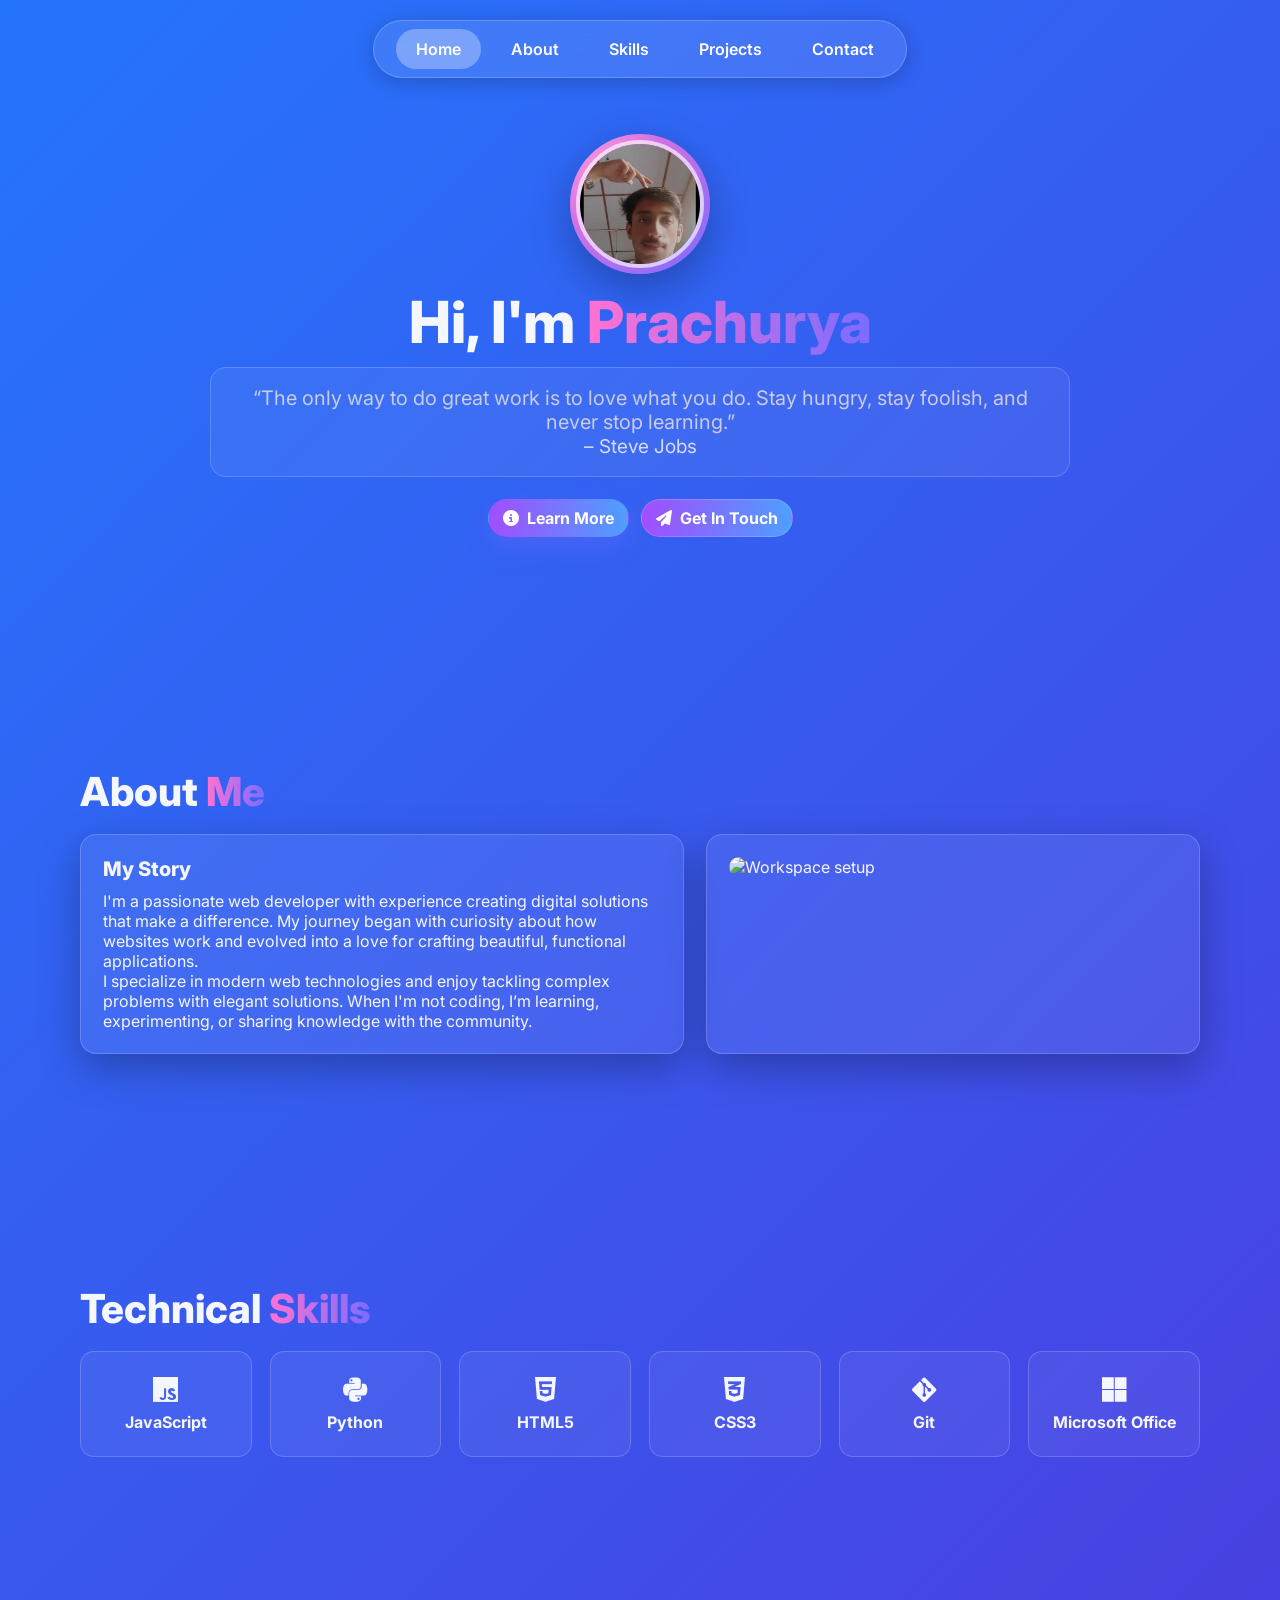
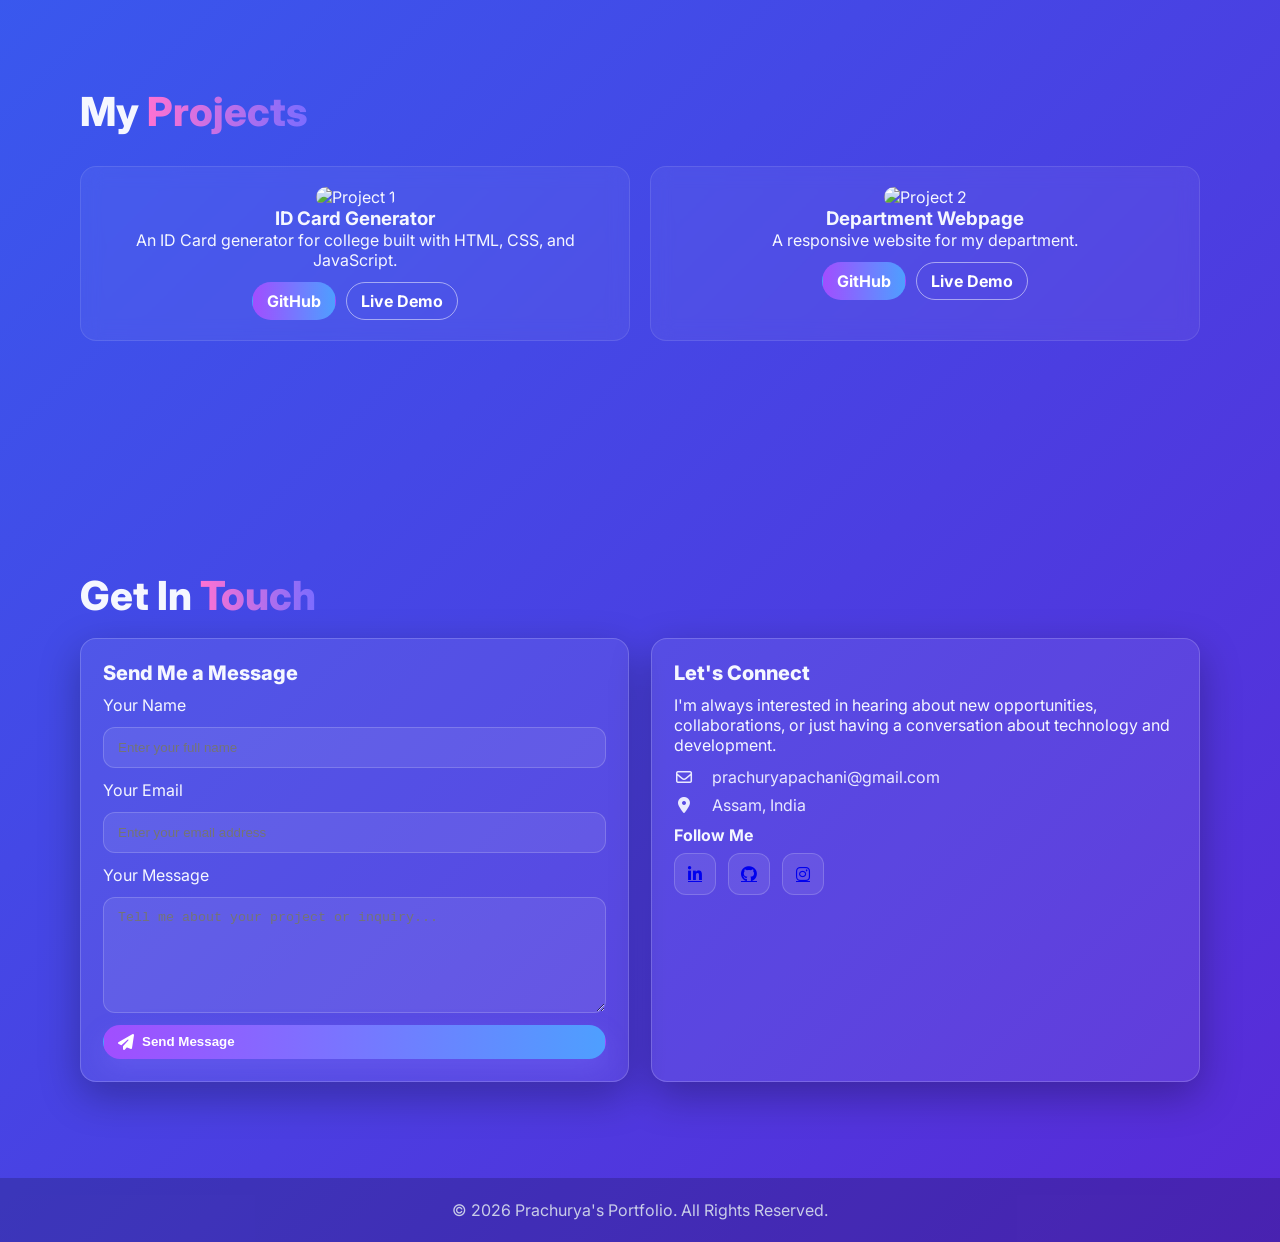
==== index.html @ 15953ef5 "updated file paths" ====
<!DOCTYPE html>
<html lang="en">

<head>
    <meta charset="UTF-8" />
    <meta name="viewport" content="width=device-width, initial-scale=1.0" />
    <title>Prachurya – Portfolio</title>

    <!-- Fonts & Icons -->
    <link rel="preconnect" href="https://fonts.googleapis.com">
    <link rel="preconnect" href="https://fonts.gstatic.com" crossorigin>
    <link href="https://fonts.googleapis.com/css2?family=Inter:wght@400;600;700;800&display=swap" rel="stylesheet">
    <link href="https://cdnjs.cloudflare.com/ajax/libs/font-awesome/6.5.0/css/all.min.css" rel="stylesheet" />

    <!-- Styles -->
    <link rel="stylesheet" href="style.css">
</head>

<body>
    <!-- Video Background -->
    <video autoplay muted loop class="video-background">
        <source src="./images/rain.mp4" type="video/mp4">
        Your browser does not support the video tag.
    </video>

    <!-- Floating Transparent Pill Navigation -->
    <nav class="pill-nav" id="navbar" aria-label="Primary">
        <span class="pill-highlight" id="pillHighlight" aria-hidden="true"></span>
        <a href="#home" class="pill-tab active">Home</a>
        <a href="#about" class="pill-tab">About</a>
        <a href="#skills" class="pill-tab">Skills</a>
        <a href="#projects" class="pill-tab">Projects</a>
        <a href="#contact" class="pill-tab">Contact</a>
    </nav>

    <!-- Hero -->
    <section id="home" class="section hero reveal">
        <div class="container hero-content">
            <div class="hero-avatar">
                <!-- Replace src with your profile photo -->
                <img src="./images/9.jpg" alt="Profile Picture">
            </div>

            <h1 class="hero-title">
                Hi, I'm <span class="gradient-text">Prachurya</span>
            </h1>

            <p class="hero-quote">
                “The only way to do great work is to love what you do. Stay hungry, stay foolish, and never stop
                learning.”
                <br><span class="quote-author">– Steve Jobs</span>
            </p>

            <div class="hero-actions">
                <a href="#about" class="btn btn-gradient"><i class="fa-solid fa-circle-info"></i> Learn More</a>
                <a href="#contact" class="btn btn-ghost"><i class="fa-solid fa-paper-plane"></i> Get In Touch</a>
            </div>
        </div>
    </section>

    <!-- About -->
    <section id="about" class="section reveal">
        <div class="container">
            <h2 class="section-title">About <span class="gradient-text">Me</span></h2>

            <div class="about-grid">
                <article class="card">
                    <h3 class="card-title">My Story</h3>
                    <p>
                        I'm a passionate web developer with experience creating digital solutions that make a
                        difference.
                        My journey began with curiosity about how websites work and evolved into a love for crafting
                        beautiful,
                        functional applications.
                    </p>
                    <p>
                        I specialize in modern web technologies and enjoy tackling complex problems with elegant
                        solutions.
                        When I'm not coding, I’m learning, experimenting, or sharing knowledge with the community.
                    </p>
                </article>

                <aside class="card image-card" aria-hidden="true">
                    <img src="https://images.unsplash.com/photo-1518770660439-4636190af475?q=80&w=1600&auto=format&fit=crop"
                        alt="Workspace setup">
                </aside>
            </div>
        </div>
    </section>

    <!-- Skills -->
    <section id="skills" class="section reveal">
        <div class="container">
            <h2 class="section-title">Technical <span class="gradient-text">Skills</span></h2>

            <div class="skills-grid">
                <div class="skill-card"><i class="fa-brands fa-js"></i>
                    <p>JavaScript</p>
                </div>
                <div class="skill-card"><i class="fa-brands fa-python"></i>
                    <p>Python</p>
                </div>
                <div class="skill-card"><i class="fa-brands fa-html5"></i>
                    <p>HTML5</p>
                </div>
                <div class="skill-card"><i class="fa-brands fa-css3-alt"></i>
                    <p>CSS3</p>
                </div>
                <div class="skill-card"><i class="fa-brands fa-git-alt"></i>
                    <p>Git</p>
                </div>
                <div class="skill-card"><i class="fa-brands  fa-microsoft"></i>
                    <p>Microsoft Office</p>
                </div>
            </div>
        </div>
    </section>

    <!-- project -->
    <section id="projects" class="section reveal">
        <div class="container">
            <h2 class="section-title">My <span class="gradient-text">Projects</span></h2>
            <div class="projects-grid">
                <div class="project-card">
                    <img src="images/project1.png" alt="Project 1">
                    <h3>ID Card Generator</h3>
                    <p>An ID Card generator for college built with HTML, CSS, and JavaScript.</p>
                    <div class="project-links">
                        <a href="https://github.com/username/project1" target="_blank" class="btn">GitHub</a>
                        <a href="https://project1-demo.com" target="_blank" class="btn-outline">Live Demo</a>
                    </div>
                </div>

                <div class="project-card">
                    <img src="images/project2.png" alt="Project 2">
                    <h3>Department Webpage</h3>
                    <p>A responsive website for my department.</p>
                    <div class="project-links">
                        <a href="https://github.com/username/project2" target="_blank" class="btn">GitHub</a>
                        <a href="https://project2-demo.com" target="_blank" class="btn-outline">Live Demo</a>
                    </div>
                </div>
            </div>
        </div>
    </section>

    <!-- Contact -->
    <section id="contact" class="section reveal">
        <div class="container">
            <h2 class="section-title">Get In <span class="gradient-text">Touch</span></h2>

            <div class="contact-grid">
                <div class="card contact-form">
                    <h3 class="card-title">Send Me a Message</h3>
                    <form>
                        <label for="name">Your Name</label>
                        <input id="name" type="text" placeholder="Enter your full name" required>

                        <label for="email">Your Email</label>
                        <input id="email" type="email" placeholder="Enter your email address" required>

                        <label for="msg">Your Message</label>
                        <textarea id="msg" rows="6" placeholder="Tell me about your project or inquiry..."
                            maxlength="500"></textarea>

                        <input type="hidden" name="_captcha" value="false">
                        <input type="hidden" name="_template" value="table">

                        <button type="submit" class="btn btn-gradient"><i class="fa-solid fa-paper-plane"></i> Send
                            Message</button>
                    </form>
                </div>

                <div class="card contact-info">
                    <h3 class="card-title">Let's Connect</h3>
                    <p>
                        I'm always interested in hearing about new opportunities, collaborations, or just having
                        a conversation about technology and development.
                    </p>

                    <ul class="info-list">
                        <li><i class="fa-regular fa-envelope"></i> prachuryapachani@gmail.com</li>
                        <li><i class="fa-solid fa-location-dot"></i> Assam, India</li>
                    </ul>

                    <h4 class="sub-heading">Follow Me</h4>
                    <div class="socials">
                        <a href="https://www.linkedin.com/in/prachurya-pachani-450114367?utm_source=share&utm_campaign=share_via&utm_content=profile&utm_medium=android_app"
                            aria-label="LinkedIn"><i class="fa-brands fa-linkedin-in"></i></a>
                        <a href="https://github.com/Rumon-20" aria-label="GitHub"><i
                                class="fa-brands fa-github"></i></a>
                        <a href="https://www.instagram.com/rumonzzz/?igsh=MWg5andmZ2VibjV3ag%3D%3D#"
                            aria-label="Instagram"><i class="fa-brands fa-instagram"></i></a>
                    </div>
                </div>
            </div>
        </div>
    </section>

    <!-- Footer -->
    <footer class="footer">
        <div class="container narrow">
            <p>&copy; <span id="year"></span> Prachurya's Portfolio. All Rights Reserved.</p>
        </div>
    </footer>

    <!-- Scripts -->
    <script src="script.js"></script>
</body>

</html>
---- style.css ----
/* ===== Base / Reset ===== */
:root {
    --bg1: #2a0845;
    --bg2: #6441A5;
    --bg3: #6a11cb;
    --bg4: #2575fc;

    --ink: #f5f7ff;
    --muted: #c8cce7;
    --accent1: #ff72d2;
    --accent2: #7b6cff;

    --glass: rgba(255, 255, 255, .10);
    --glass-strong: rgba(255, 255, 255, .22);
    --border: rgba(255, 255, 255, .18);
    --shadow: 0 14px 40px rgba(0, 0, 0, .28);

    --radius: 16px;
    --radius-lg: 22px;
    --nav-h: 70px;
    --container: min(1120px, calc(100% - 2.5rem));
}

* {
    margin: 0;
    padding: 0;
    box-sizing: border-box
}

html {
    scroll-behavior: smooth
}

body {
    font-family: "Inter", system-ui, -apple-system, Segoe UI, Roboto, Arial, sans-serif;
    color: var(--ink);
    background: linear-gradient(-45deg, var(--bg1), var(--bg2), var(--bg3), var(--bg4));
    background-size: 400% 400%;
    animation: bgshift 18s ease infinite;
}

/* Prefer reduced motion */
@media (prefers-reduced-motion: reduce) {
    html {
        scroll-behavior: auto
    }

    body {
        animation: none
    }
}

@keyframes bgshift {
    0% {
        background-position: 0% 50%
    }

    50% {
        background-position: 100% 50%
    }

    100% {
        background-position: 0% 50%
    }
}

.container {
    width: var(--container);
    margin-inline: auto
}

.container.narrow {
    width: min(900px, calc(100% - 2.5rem))
}

.section {
    padding: calc(var(--nav-h) + 64px) 0 96px;
}

section {
    scroll-margin-top: calc(var(--nav-h) + 18px)
}

.reveal {
    opacity: 0;
    transform: translateY(28px);
    transition: opacity .7s ease, transform .7s ease
}

.reveal.in {
    opacity: 1;
    transform: none
}

/* ===== Floating Pill Nav ===== */
.pill-nav {
    position: fixed;
    top: 20px;
    left: 50%;
    transform: translateX(-50%);
    z-index: 1000;
    background: rgba(255, 255, 255, 0.1);
    backdrop-filter: blur(10px);
    border: 1px solid rgba(255, 255, 255, 0.2);
    border-radius: 50px;
    padding: 8px 12px;
    display: flex;
    gap: 10px;
    box-shadow: 0 4px 20px rgba(0, 0, 0, 0.2);
    overflow-x: auto;
    white-space: nowrap;
}

.pill-tab {
    padding: 10px 20px;
    border-radius: 50px;
    font-weight: 600;
    font-size: 16px;
    color: white;
    text-decoration: none;
    transition: all 0.3s ease;
}

.pill-tab:hover {
    background: rgba(255, 255, 255, 0.2);
}

.pill-tab.active {
    background: rgba(255, 255, 255, 0.3);
}

/* ===== Hero ===== */
.hero-content {
    text-align: center;
}

.hero-avatar {
    width: 140px;
    height: 140px;
    margin: 0 auto 18px auto;
    border-radius: 50%;
    padding: 6px;
    background: radial-gradient(120px 120px at 30% 30%, rgba(255, 255, 255, .35), transparent 50%),
        linear-gradient(135deg, var(--accent1), var(--accent2));
    box-shadow: var(--shadow);
}

.hero-avatar img {
    width: 100%;
    height: 100%;
    border-radius: 50%;
    object-fit: cover;
    border: 4px solid rgba(255, 255, 255, .65);
}

.hero-title {
    font-size: clamp(30px, 6vw, 58px);
    line-height: 1.05;
    font-weight: 800;
    margin-bottom: 14px;
}

.gradient-text {
    background: linear-gradient(90deg, var(--accent1), var(--accent2));
    -webkit-background-clip: text;
    background-clip: text;
    -webkit-text-fill-color: transparent;
}


.hero-quote {
    width: min(860px, 90%);
    margin: 0 auto;
    color: var(--muted);
    font-size: clamp(16px, 2.2vw, 20px);
    padding: 18px 22px;
    border-radius: var(--radius);
    background: rgba(255, 255, 255, .06);
    border: 1px solid var(--border);
}

.quote-author {
    color: #e9e9ff;
    opacity: .9;
    font-size: .95em
}

.hero-actions {
    margin-top: 22px;
    display: flex;
    gap: 12px;
    justify-content: center;
    flex-wrap: wrap
}

/* Buttons */
.btn {
    display: inline-flex;
    align-items: center;
    gap: 8px;
    font-weight: 800;
    text-decoration: none;
    border-radius: 999px;
    padding: 12px 20px;
    border: 1px solid transparent;
    transition: transform .15s ease, box-shadow .25s ease, background .25s ease, border-color .25s ease;
}

.btn i {
    font-size: 1rem
}

.btn-gradient {
    background: linear-gradient(90deg, var(--accent1), var(--accent2));
    color: #1b1230;
    box-shadow: 0 10px 24px rgba(123, 108, 255, .30);
}

.btn-gradient:hover {
    transform: translateY(-2px);
    box-shadow: 0 14px 30px rgba(123, 108, 255, .38)
}

.btn-ghost {
    background: transparent;
    color: var(--ink);
    border-color: var(--border);
}

.btn-ghost:hover {
    background: rgba(255, 255, 255, .12)
}

/* ===== About ===== */
.section-title {
    font-size: clamp(28px, 5vw, 40px);
    font-weight: 800;
    text-align: left;
    margin-bottom: 18px;
}

.about-grid {
    display: grid;
    gap: 22px;
    grid-template-columns: 1.1fr .9fr;
}

@media (max-width: 980px) {
    .about-grid {
        grid-template-columns: 1fr
    }
}

.card {
    background: rgba(255, 255, 255, .07);
    border: 1px solid var(--border);
    border-radius: var(--radius);
    box-shadow: var(--shadow);
    padding: 22px;
}

.card-title {
    font-size: 20px;
    font-weight: 800;
    margin-bottom: 10px;
}

.image-card img {
    width: 100%;
    height: 100%;
    max-height: 360px;
    object-fit: cover;
    border-radius: 12px;
}

/* ===== Skills ===== */
.skills-grid {
    display: grid;
    gap: 18px;
    margin-top: 12px;
    grid-template-columns: repeat(12, 1fr);
}

.skill-card {
    grid-column: span 2;
    min-width: 150px;
    background: rgba(255, 255, 255, .06);
    border: 1px solid var(--border);
    border-radius: 14px;
    text-align: center;
    padding: 24px 12px;
    transition: transform .2s ease, box-shadow .25s ease, background .25s ease;
}

.skill-card:hover {
    transform: translateY(-4px);
    background: rgba(255, 255, 255, .1)
}

.skill-card i {
    font-size: 28px;
    margin-bottom: 8px;
    display: block
}

.skill-card p {
    font-weight: 700
}

@media (max-width: 1100px) {
    .skill-card {
        grid-column: span 3
    }
}

@media (max-width: 800px) {
    .skill-card {
        grid-column: span 4
    }
}

@media (max-width: 600px) {
    .skill-card {
        grid-column: span 6
    }
}

/* ===== project ===== */
.projects-grid {
  display: grid;
  grid-template-columns: repeat(auto-fit, minmax(280px, 1fr));
  gap: 20px;
  margin-top: 30px;
}

.project-card {
  background: rgba(255,255,255,0.05);
  backdrop-filter: blur(10px);
  border: 1px solid rgba(255,255,255,0.1);
  border-radius: 16px;
  overflow: hidden;
  padding: 20px;
  text-align: center;
  transition: transform 0.3s ease, box-shadow 0.3s ease;
}

.project-card:hover {
  transform: translateY(-8px);
  box-shadow: 0 8px 20px rgba(0,0,0,0.2);
}

.project-card img {
  width: 100%;
  height: 160px;
  object-fit: cover;
  border-radius: 10px;
}

.project-links {
  margin-top: 12px;
  display: flex;
  gap: 10px;
  justify-content: center;
}

.btn {
  background: linear-gradient(90deg, #a14eff, #4e9fff);
  padding: 8px 14px;
  border-radius: 999px;
  color: white;
  text-decoration: none;
  font-weight: bold;
  transition: opacity 0.3s ease;
}

.btn:hover {
  opacity: 0.85;
}

.btn-outline {
  border: 1px solid rgba(255,255,255,0.5);
  padding: 8px 14px;
  border-radius: 999px;
  color: white;
  text-decoration: none;
  font-weight: bold;
  transition: background 0.3s ease;
}

.btn-outline:hover {
  background: rgba(255,255,255,0.15);
}

/* ===== Contact ===== */
.contact-grid {
    display: grid;
    gap: 22px;
    grid-template-columns: 1fr 1fr;
}

@media (max-width: 980px) {
    .contact-grid {
        grid-template-columns: 1fr
    }
}

.contact-form form {
    display: flex;
    flex-direction: column;
    gap: 12px;
}

.contact-form input,
.contact-form textarea {
    width: 100%;
    padding: 12px 14px;
    border-radius: 12px;
    border: 1px solid var(--border);
    background: rgba(255, 255, 255, .08);
    color: var(--ink);
    outline: none;
    transition: box-shadow .2s ease, border-color .2s ease;
}

.contact-form input:focus,
.contact-form textarea:focus {
    border-color: rgba(255, 255, 255, .45);
    box-shadow: 0 0 0 4px rgba(123, 108, 255, .22);
}

.info-list {
    list-style: none;
    display: grid;
    gap: 8px;
    margin: 12px 0 10px;
    color: #e9e9ff
}

.info-list i {
    width: 20px;
    text-align: center;
    margin-right: 8px
}

.info-list li {
    display: flex;
    align-items: center;
    gap: 10px
}

.sub-heading {
    margin-top: 6px;
    margin-bottom: 8px
}

.socials {
    display: flex;
    gap: 12px;
    flex-wrap: wrap
}

.socials a {
    width: 42px;
    height: 42px;
    display: grid;
    place-content: center;
    border-radius: 12px;
    border: 1px solid var(--border);
    background: rgba(255, 255, 255, .08);
    transition: transform .15s ease, background .25s ease, box-shadow .25s ease;
}

.socials a:hover {
    background: rgba(255, 255, 255, .18);
    transform: translateY(-2px)
}

/* ===== Footer ===== */
.footer {
    padding: 22px 0;
    background: rgba(0, 0, 0, .18)
}

.footer p {
    text-align: center;
    color: var(--muted)
}

/* Full-screen video background */
.video-background {
    position: fixed;
    top: 0;
    left: 0;
    width: 100%;
    height: 100%;
    object-fit: cover;
    z-index: -1;
}
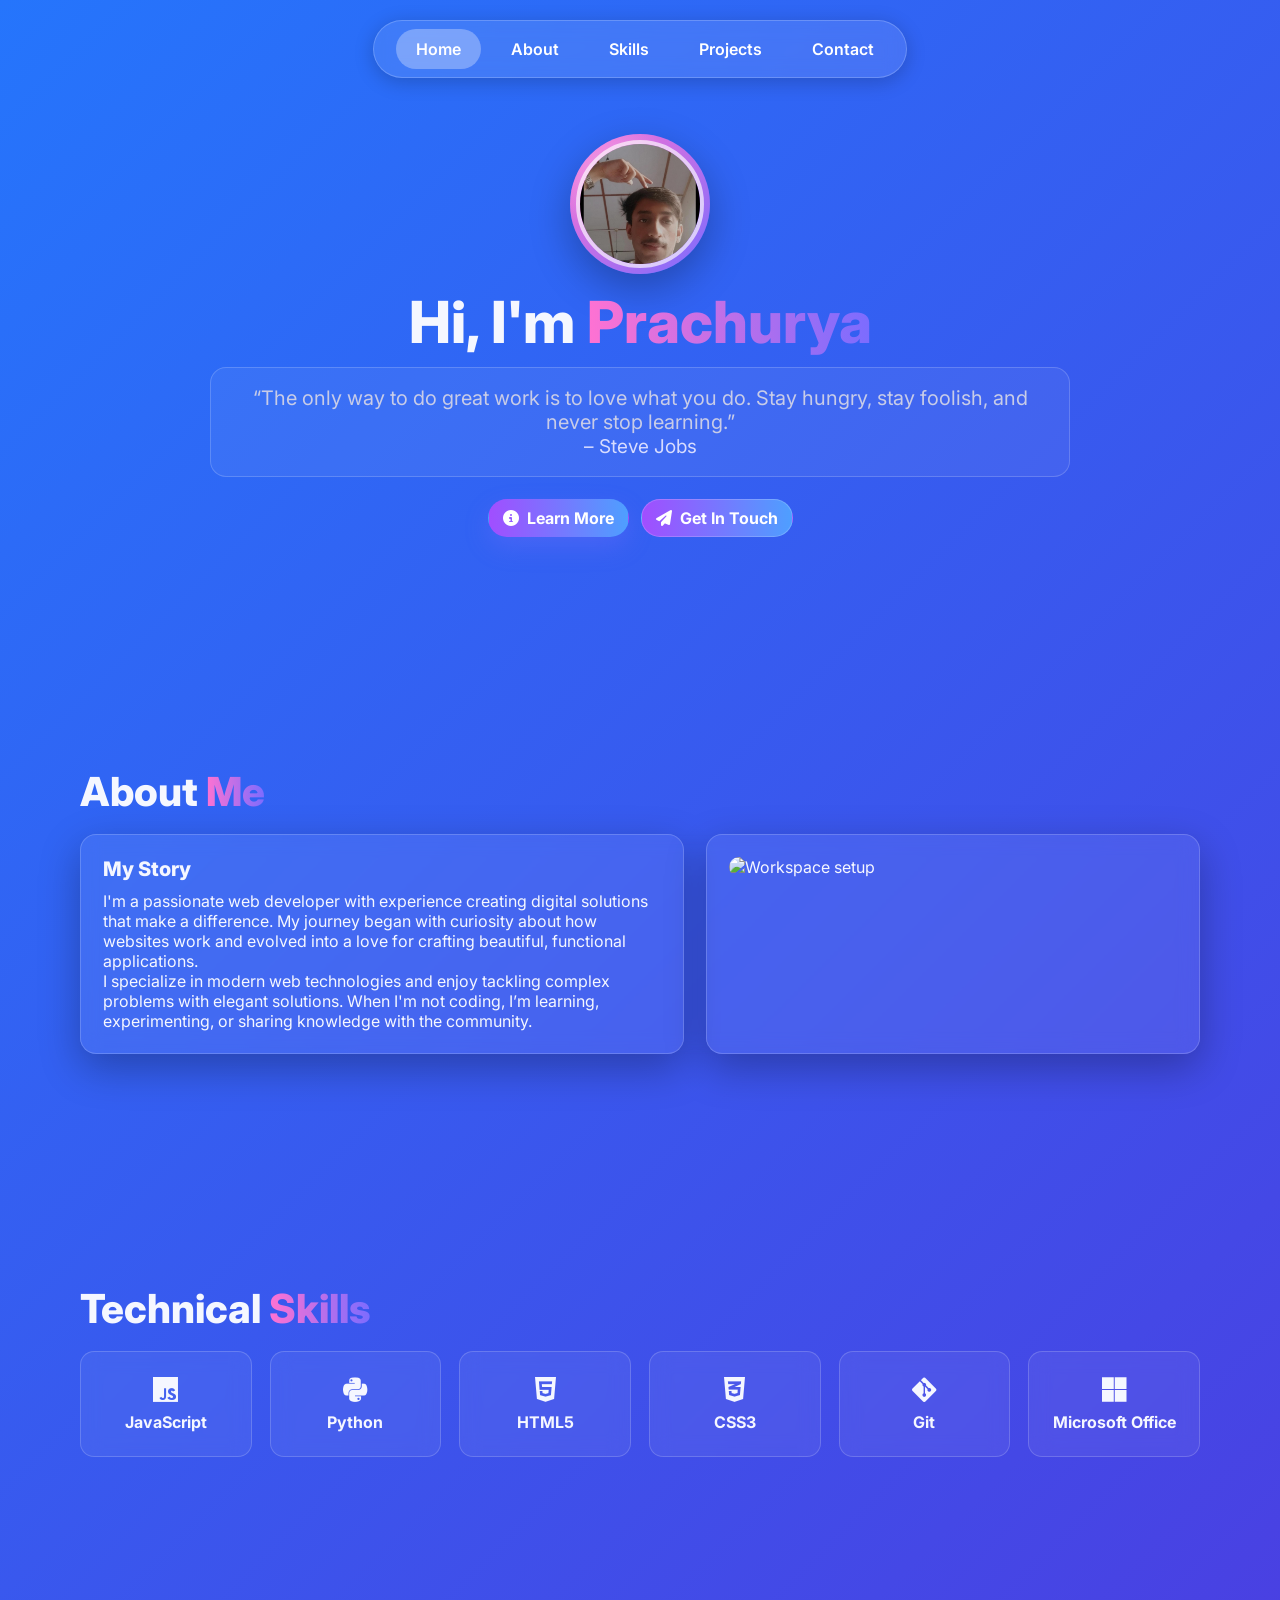
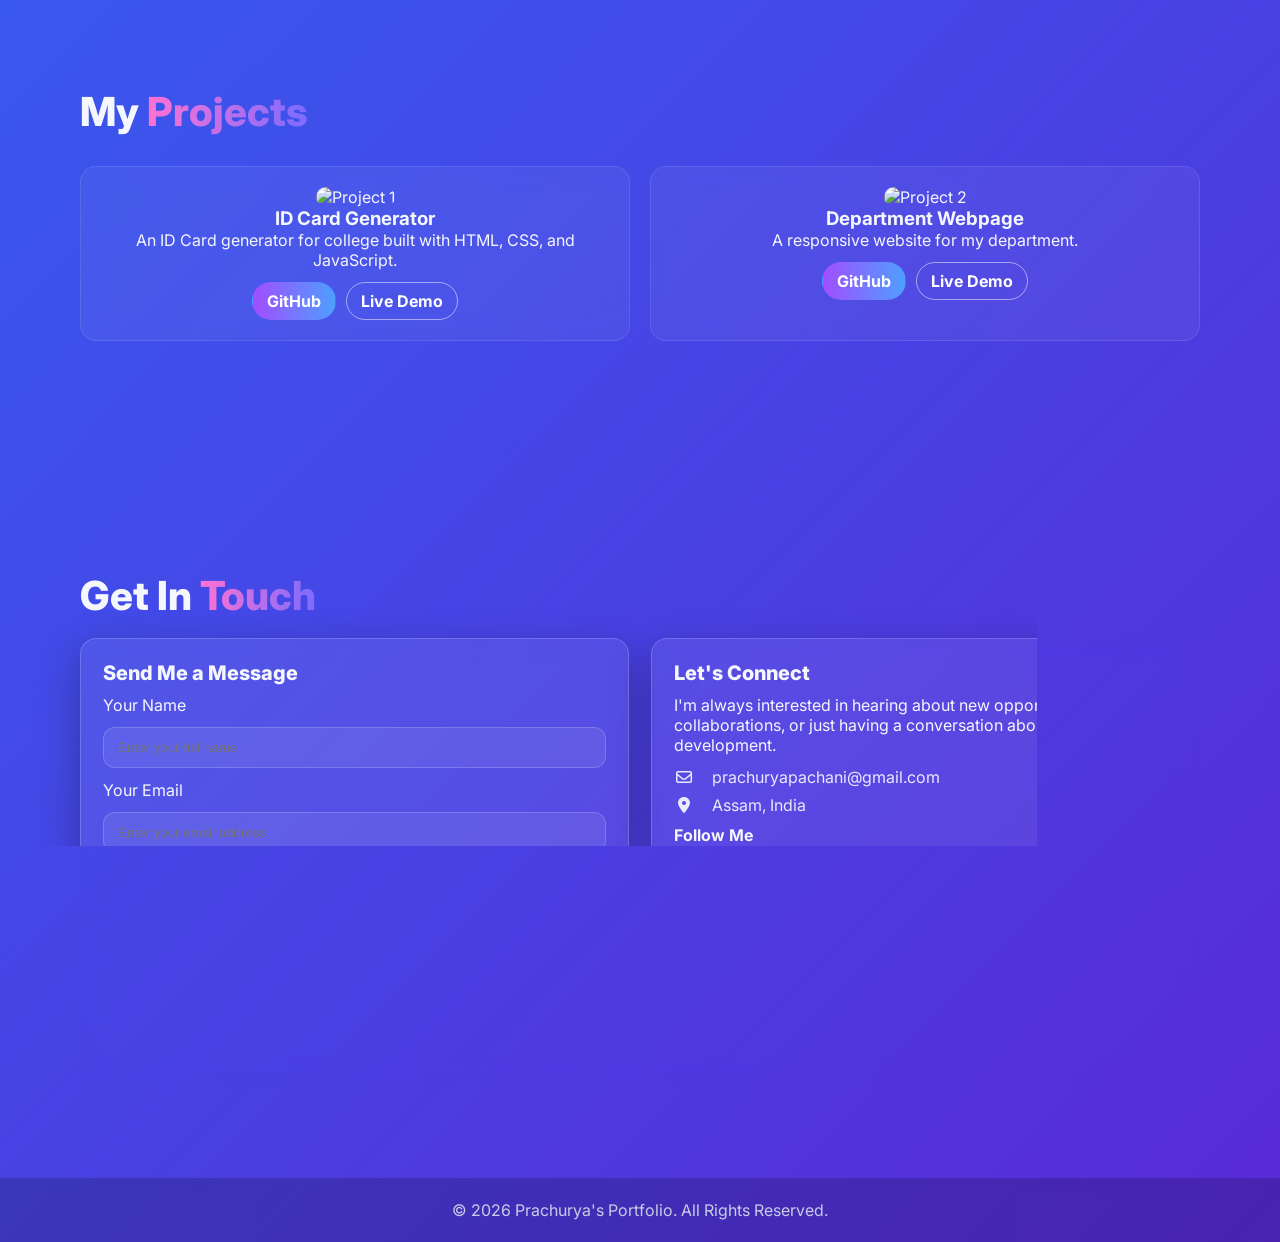
==== commit 8b6b4700: "changes to responsive" ====
--- a/index.html
+++ b/index.html
@@ -18,10 +18,10 @@
 
 <body>
     <!-- Video Background -->
-    <video autoplay muted loop class="video-background">
-        <source src="./images/rain.mp4" type="video/mp4">
-        Your browser does not support the video tag.
-    </video>
+<video autoplay muted loop playsinline class="video-background">
+  <source src="./images/rain.mp4" type="video/mp4">
+  Your browser does not support the video tag.
+</video>
 
     <!-- Floating Transparent Pill Navigation -->
     <nav class="pill-nav" id="navbar" aria-label="Primary">
--- a/style.css
+++ b/style.css
@@ -129,6 +129,7 @@
     background: rgba(255, 255, 255, 0.3);
 }
 
+
 /* ===== Hero ===== */
 .hero-content {
     text-align: center;
@@ -243,6 +244,7 @@
     display: grid;
     gap: 22px;
     grid-template-columns: 1.1fr .9fr;
+    backdrop-filter: blur(10px);
 }
 
 @media (max-width: 980px) {
@@ -285,6 +287,7 @@
     grid-column: span 2;
     min-width: 150px;
     background: rgba(255, 255, 255, .06);
+    backdrop-filter: blur(10px);
     border: 1px solid var(--border);
     border-radius: 14px;
     text-align: center;
@@ -327,68 +330,68 @@
 
 /* ===== project ===== */
 .projects-grid {
-  display: grid;
-  grid-template-columns: repeat(auto-fit, minmax(280px, 1fr));
-  gap: 20px;
-  margin-top: 30px;
+    display: grid;
+    grid-template-columns: repeat(auto-fit, minmax(280px, 1fr));
+    gap: 20px;
+    margin-top: 30px;
 }
 
 .project-card {
-  background: rgba(255,255,255,0.05);
-  backdrop-filter: blur(10px);
-  border: 1px solid rgba(255,255,255,0.1);
-  border-radius: 16px;
-  overflow: hidden;
-  padding: 20px;
-  text-align: center;
-  transition: transform 0.3s ease, box-shadow 0.3s ease;
+    background: rgba(255, 255, 255, 0.05);
+    backdrop-filter: blur(10px);
+    border: 1px solid rgba(255, 255, 255, 0.1);
+    border-radius: 16px;
+    overflow: hidden;
+    padding: 20px;
+    text-align: center;
+    transition: transform 0.3s ease, box-shadow 0.3s ease;
 }
 
 .project-card:hover {
-  transform: translateY(-8px);
-  box-shadow: 0 8px 20px rgba(0,0,0,0.2);
+    transform: translateY(-8px);
+    box-shadow: 0 8px 20px rgba(0, 0, 0, 0.2);
 }
 
 .project-card img {
-  width: 100%;
-  height: 160px;
-  object-fit: cover;
-  border-radius: 10px;
+    width: 100%;
+    height: 160px;
+    object-fit: cover;
+    border-radius: 10px;
 }
 
 .project-links {
-  margin-top: 12px;
-  display: flex;
-  gap: 10px;
-  justify-content: center;
+    margin-top: 12px;
+    display: flex;
+    gap: 10px;
+    justify-content: center;
 }
 
 .btn {
-  background: linear-gradient(90deg, #a14eff, #4e9fff);
-  padding: 8px 14px;
-  border-radius: 999px;
-  color: white;
-  text-decoration: none;
-  font-weight: bold;
-  transition: opacity 0.3s ease;
+    background: linear-gradient(90deg, #a14eff, #4e9fff);
+    padding: 8px 14px;
+    border-radius: 999px;
+    color: white;
+    text-decoration: none;
+    font-weight: bold;
+    transition: opacity 0.3s ease;
 }
 
 .btn:hover {
-  opacity: 0.85;
+    opacity: 0.85;
 }
 
 .btn-outline {
-  border: 1px solid rgba(255,255,255,0.5);
-  padding: 8px 14px;
-  border-radius: 999px;
-  color: white;
-  text-decoration: none;
-  font-weight: bold;
-  transition: background 0.3s ease;
+    border: 1px solid rgba(255, 255, 255, 0.5);
+    padding: 8px 14px;
+    border-radius: 999px;
+    color: white;
+    text-decoration: none;
+    font-weight: bold;
+    transition: background 0.3s ease;
 }
 
 .btn-outline:hover {
-  background: rgba(255,255,255,0.15);
+    background: rgba(255, 255, 255, 0.15);
 }
 
 /* ===== Contact ===== */
@@ -396,6 +399,7 @@
     display: grid;
     gap: 22px;
     grid-template-columns: 1fr 1fr;
+    backdrop-filter: blur(10px);
 }
 
 @media (max-width: 980px) {
@@ -460,6 +464,7 @@
 }
 
 .socials a {
+    color: #6926d6;
     width: 42px;
     height: 42px;
     display: grid;
@@ -495,4 +500,95 @@
     height: 100%;
     object-fit: cover;
     z-index: -1;
+}
+
+/* ===== Mobile Fixes ===== */
+@media (max-width: 600px) {
+
+    /* Hero */
+    .hero-avatar {
+        width: 100px;
+        height: 100px;
+    }
+
+    .hero-quote {
+        font-size: 14px;
+        padding: 14px 16px;
+    }
+
+    .hero-actions {
+        flex-direction: column;
+        gap: 10px;
+    }
+
+    /* Projects */
+    .project-card img {
+        height: 140px;
+    }
+
+    .project-card h3 {
+        font-size: 16px;
+    }
+
+    .project-card p {
+        font-size: 14px;
+    }
+
+    /* Contact form */
+    .contact-form input,
+    .contact-form textarea {
+        font-size: 14px;
+    }
+
+    .btn,
+    .btn-outline {
+        padding: 10px 16px;
+        font-size: 14px;
+    }
+}
+
+/* Ultra-small screens */
+@media (max-width: 400px) {
+    .pill-tab {
+        font-size: 12px;
+        padding: 6px 10px;
+    }
+
+    .hero-title {
+        font-size: 24px;
+    }
+
+    .section-title {
+        font-size: 22px;
+    }
+}
+
+/* Mobile video background fixes */
+@media (max-width: 768px) {
+    .video-background {
+        object-fit: cover;
+        height: 100vh;
+    }
+}
+/* Mobile-friendly pill nav */
+@media (max-width: 700px) {
+  .pill-nav {
+    position: fixed;
+    top: 15px;
+    left: 50%;
+    transform: translateX(-50%);
+    width: 95%;
+    padding: 8px;
+    border-radius: 16px;
+    flex-wrap: wrap;   /* <-- allow pills to wrap */
+    justify-content: center;
+    gap: 8px;
+  }
+
+  .pill-tab {
+    flex: 1 1 auto;     /* allow pills to shrink */
+    text-align: center;
+    font-size: 14px;
+    padding: 8px 12px;
+  }
 }
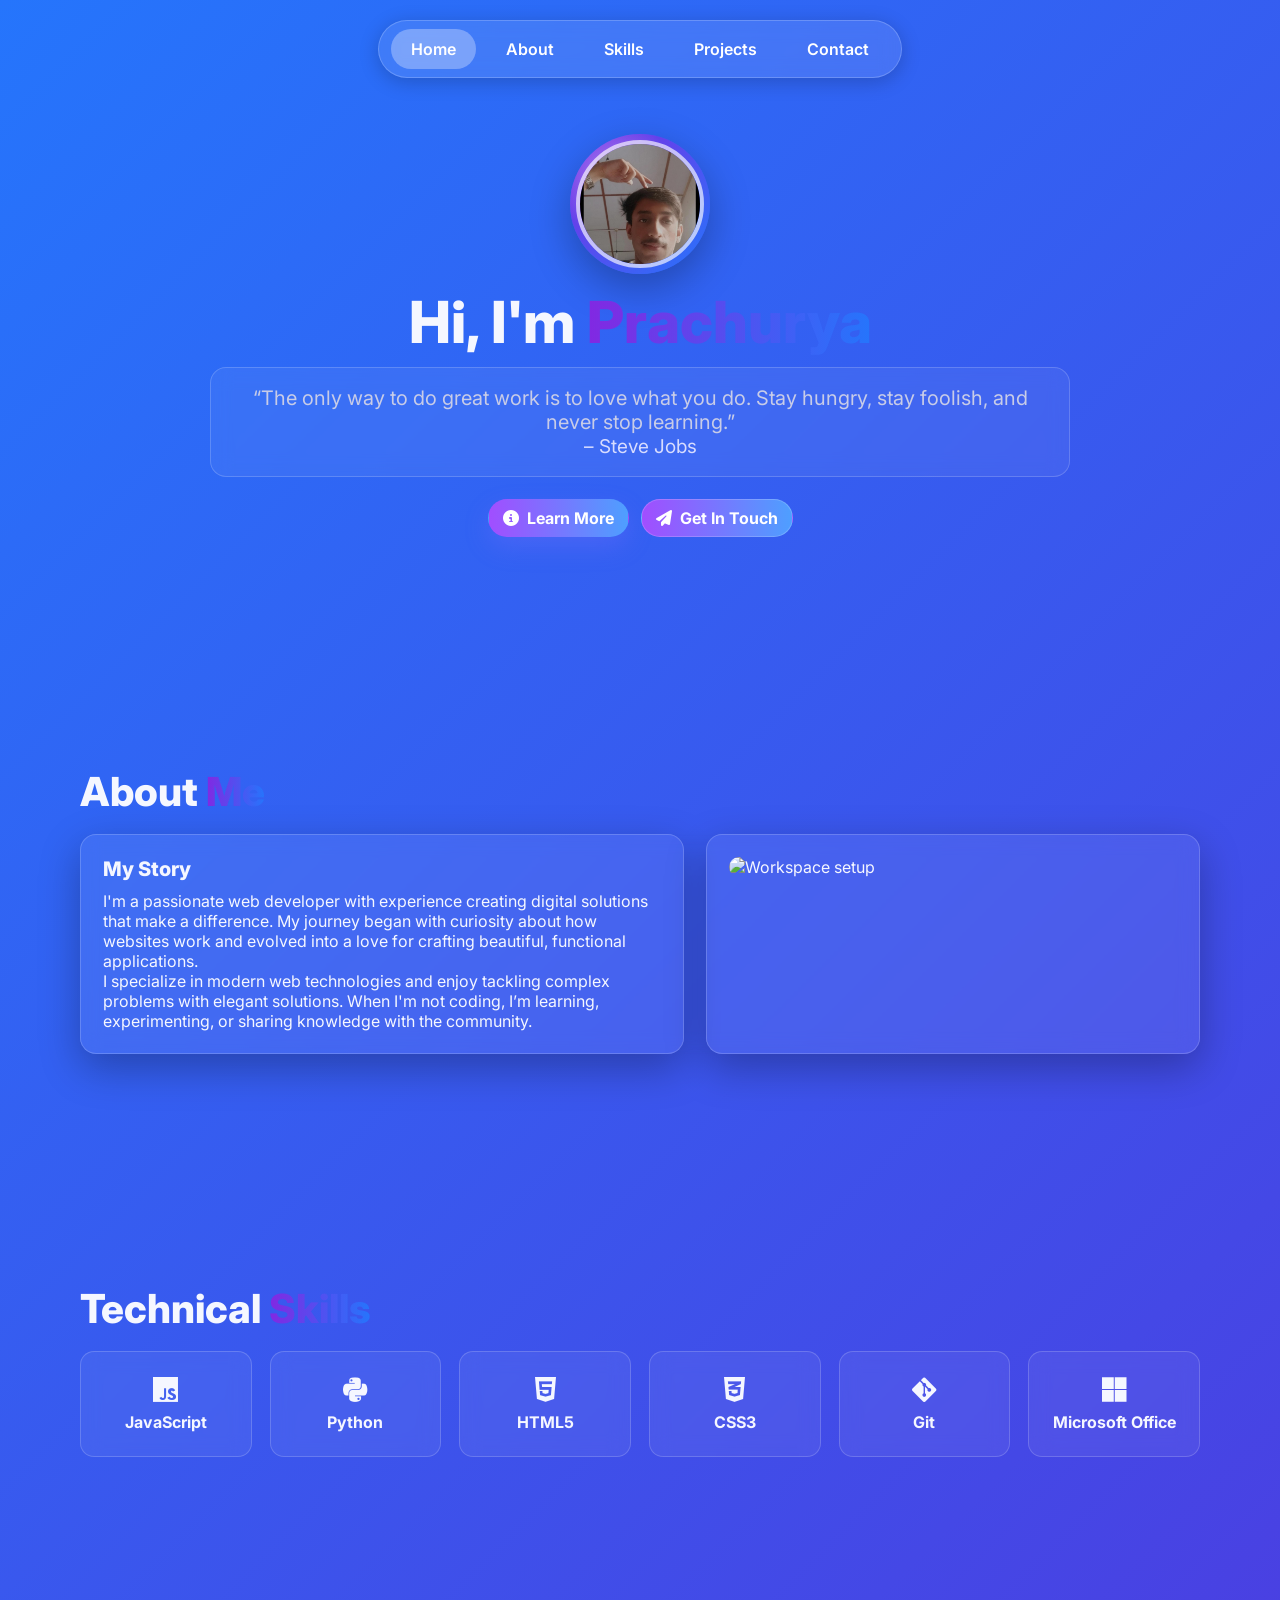
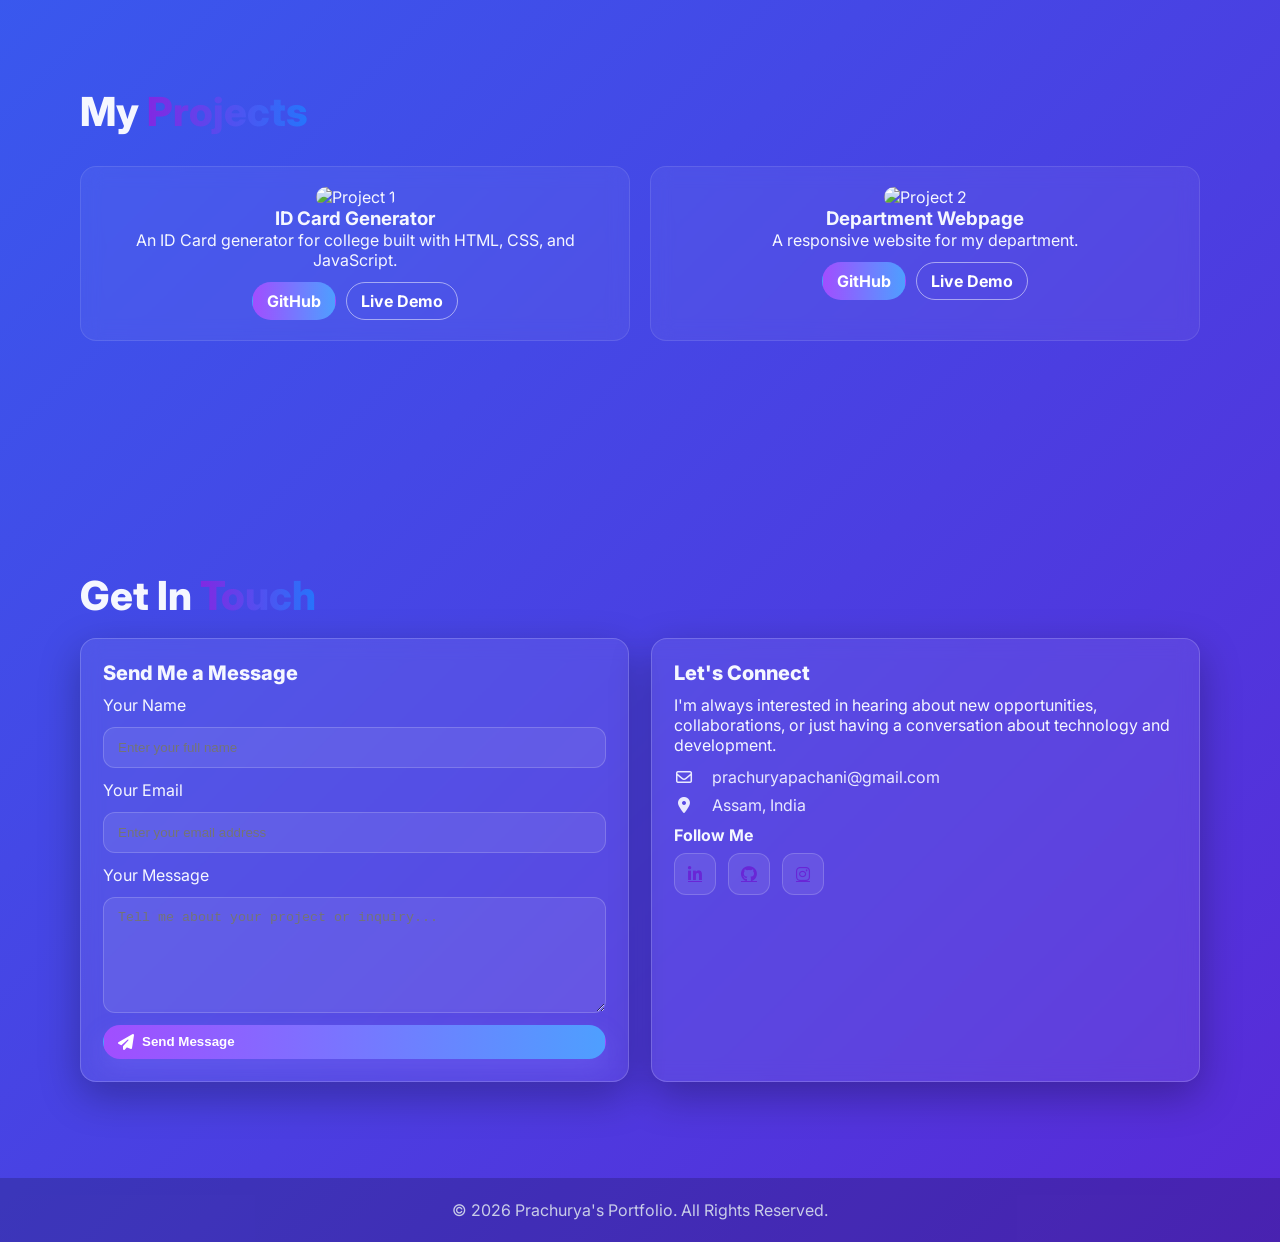
==== commit 79cde25f: "test" ====
--- a/index.html
+++ b/index.html
@@ -18,10 +18,10 @@
 
 <body>
     <!-- Video Background -->
-<video autoplay muted loop playsinline class="video-background">
-  <source src="./images/rain.mp4" type="video/mp4">
-  Your browser does not support the video tag.
-</video>
+    <video autoplay muted loop playsinline class="video-background">
+        <source src="./images/rain.mp4" type="video/mp4">
+        Your browser does not support the video tag.
+    </video>
 
     <!-- Floating Transparent Pill Navigation -->
     <nav class="pill-nav" id="navbar" aria-label="Primary">
@@ -152,7 +152,7 @@
             <div class="contact-grid">
                 <div class="card contact-form">
                     <h3 class="card-title">Send Me a Message</h3>
-                    <form>
+                    <form id="contactForm" method="POST">
                         <label for="name">Your Name</label>
                         <input id="name" type="text" placeholder="Enter your full name" required>
 
@@ -169,6 +169,7 @@
                         <button type="submit" class="btn btn-gradient"><i class="fa-solid fa-paper-plane"></i> Send
                             Message</button>
                     </form>
+                    <div id="formMessage"></div>
                 </div>
 
                 <div class="card contact-info">
--- a/style.css
+++ b/style.css
@@ -7,8 +7,8 @@
 
     --ink: #f5f7ff;
     --muted: #c8cce7;
-    --accent1: #ff72d2;
-    --accent2: #7b6cff;
+    --accent1: #8228e2;
+    --accent2: #2575fc;
 
     --glass: rgba(255, 255, 255, .10);
     --glass-strong: rgba(255, 255, 255, .22);
@@ -111,6 +111,21 @@
     white-space: nowrap;
 }
 
+.pill-highlight {
+  position: absolute;
+  top: 0;
+  left: 0;
+  height: 100%;         /* same height as nav */
+  border-radius: 50px;
+  transition: transform 0.3s ease, width 0.3s ease;
+  z-index: 0;           /* stay behind links */
+}
+
+.pill-tab {
+  position: relative;
+  z-index: 1;
+}
+
 .pill-tab {
     padding: 10px 20px;
     border-radius: 50px;
@@ -177,6 +192,7 @@
     padding: 18px 22px;
     border-radius: var(--radius);
     background: rgba(255, 255, 255, .06);
+    backdrop-filter: blur(10px);
     border: 1px solid var(--border);
 }
 
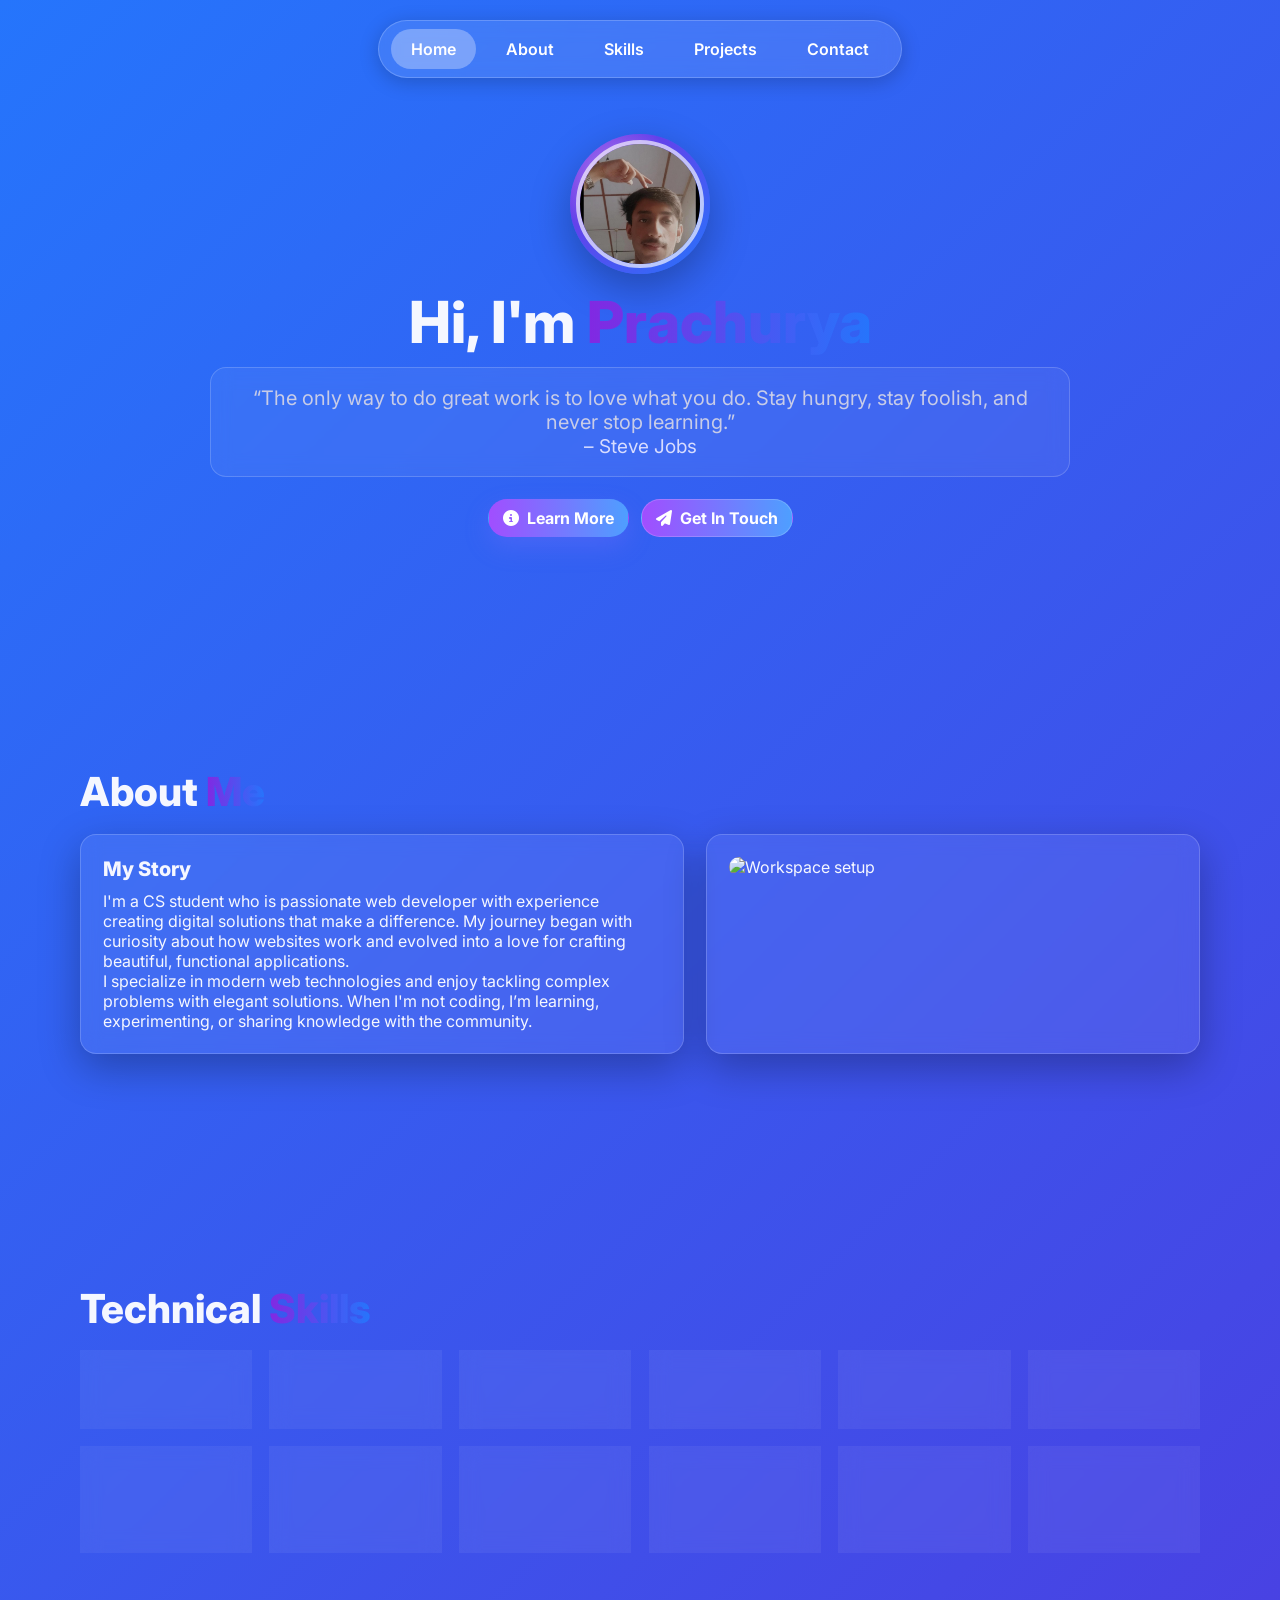
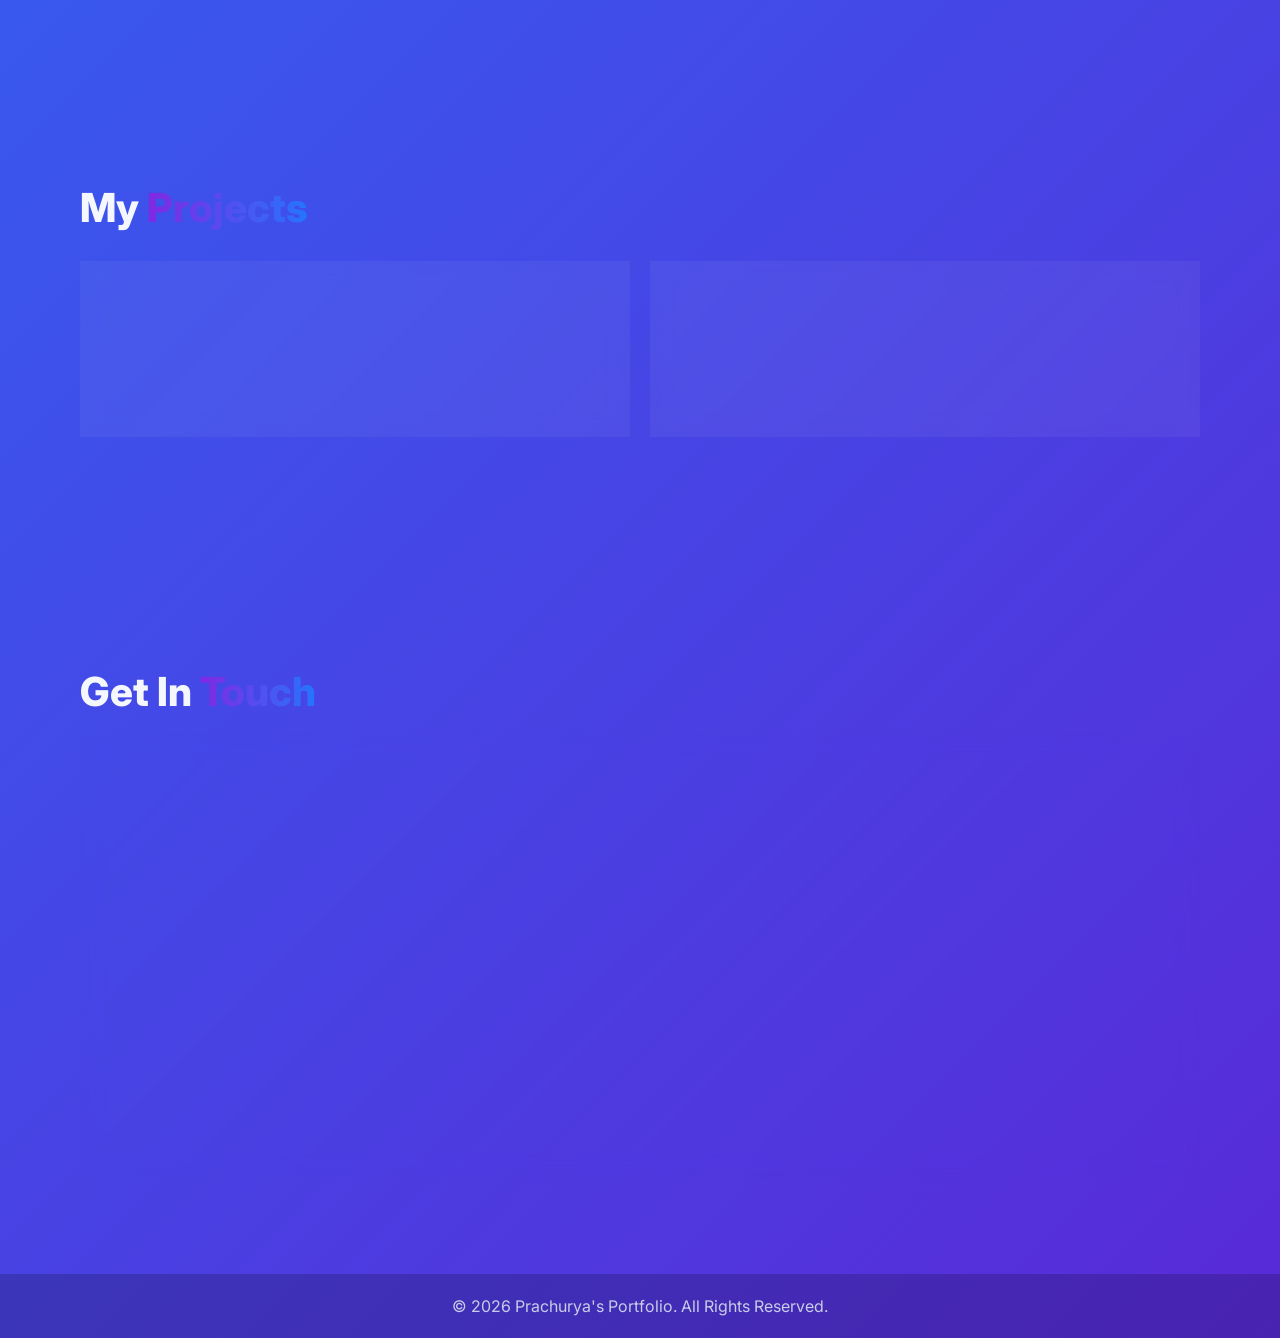
==== commit eee1e6b8: "Update index.html" ====
--- a/index.html
+++ b/index.html
@@ -11,6 +11,7 @@
     <link rel="preconnect" href="https://fonts.gstatic.com" crossorigin>
     <link href="https://fonts.googleapis.com/css2?family=Inter:wght@400;600;700;800&display=swap" rel="stylesheet">
     <link href="https://cdnjs.cloudflare.com/ajax/libs/font-awesome/6.5.0/css/all.min.css" rel="stylesheet" />
+    <link rel="stylesheet" href="https://cdn.jsdelivr.net/gh/devicons/devicon@latest/devicon.min.css">
 
     <!-- Styles -->
     <link rel="stylesheet" href="style.css">
@@ -67,7 +68,7 @@
                 <article class="card">
                     <h3 class="card-title">My Story</h3>
                     <p>
-                        I'm a passionate web developer with experience creating digital solutions that make a
+                        I'm a CS student who is passionate web developer with experience creating digital solutions that make a
                         difference.
                         My journey began with curiosity about how websites work and evolved into a love for crafting
                         beautiful,
@@ -94,20 +95,38 @@
             <h2 class="section-title">Technical <span class="gradient-text">Skills</span></h2>
 
             <div class="skills-grid">
-                <div class="skill-card"><i class="fa-brands fa-js"></i>
+                <div class="skill-card"><i class="devicon-c-plain colored"></i>
+                    <p>C</p>
+                </div>
+                <div class="skill-card"><i class="devicon-cplusplus-plain colored"></i>
+                    <p>C++</p>
+                </div>
+                <div class="skill-card"><i class="devicon-python-plain colored"></i>
+                    <p>Python</p>
+                </div>
+                <div class="skill-card"><i class="devicon-mysql-plain colored"></i>
+                    <p>MySQL</p>
+                </div>
+                <div class="skill-card"><i class="devicon-javascript-plain colored"></i>
                     <p>JavaScript</p>
                 </div>
-                <div class="skill-card"><i class="fa-brands fa-python"></i>
-                    <p>Python</p>
-                </div>
-                <div class="skill-card"><i class="fa-brands fa-html5"></i>
+                <div class="skill-card"><i class="devicon-html5-plain colored"></i>
                     <p>HTML5</p>
                 </div>
-                <div class="skill-card"><i class="fa-brands fa-css3-alt"></i>
+                <div class="skill-card"><i class="devicon-css3-plain colored"></i>
                     <p>CSS3</p>
                 </div>
-                <div class="skill-card"><i class="fa-brands fa-git-alt"></i>
+                <div class="skill-card"><i class="devicon-git-plain colored"></i>
                     <p>Git</p>
+                </div>
+                <div class="skill-card"><i class="devicon-github-plain colored"></i>
+                    <p>GitHub</p>
+                </div>
+                <div class="skill-card"><i class="devicon-figma-plain colored"></i>
+                    <p>Figma</p>
+                </div>
+                <div class="skill-card"><i class="devicon-matlab-plain colored"></i>
+                    <p>Matlabs</p>
                 </div>
                 <div class="skill-card"><i class="fa-brands  fa-microsoft"></i>
                     <p>Microsoft Office</p>
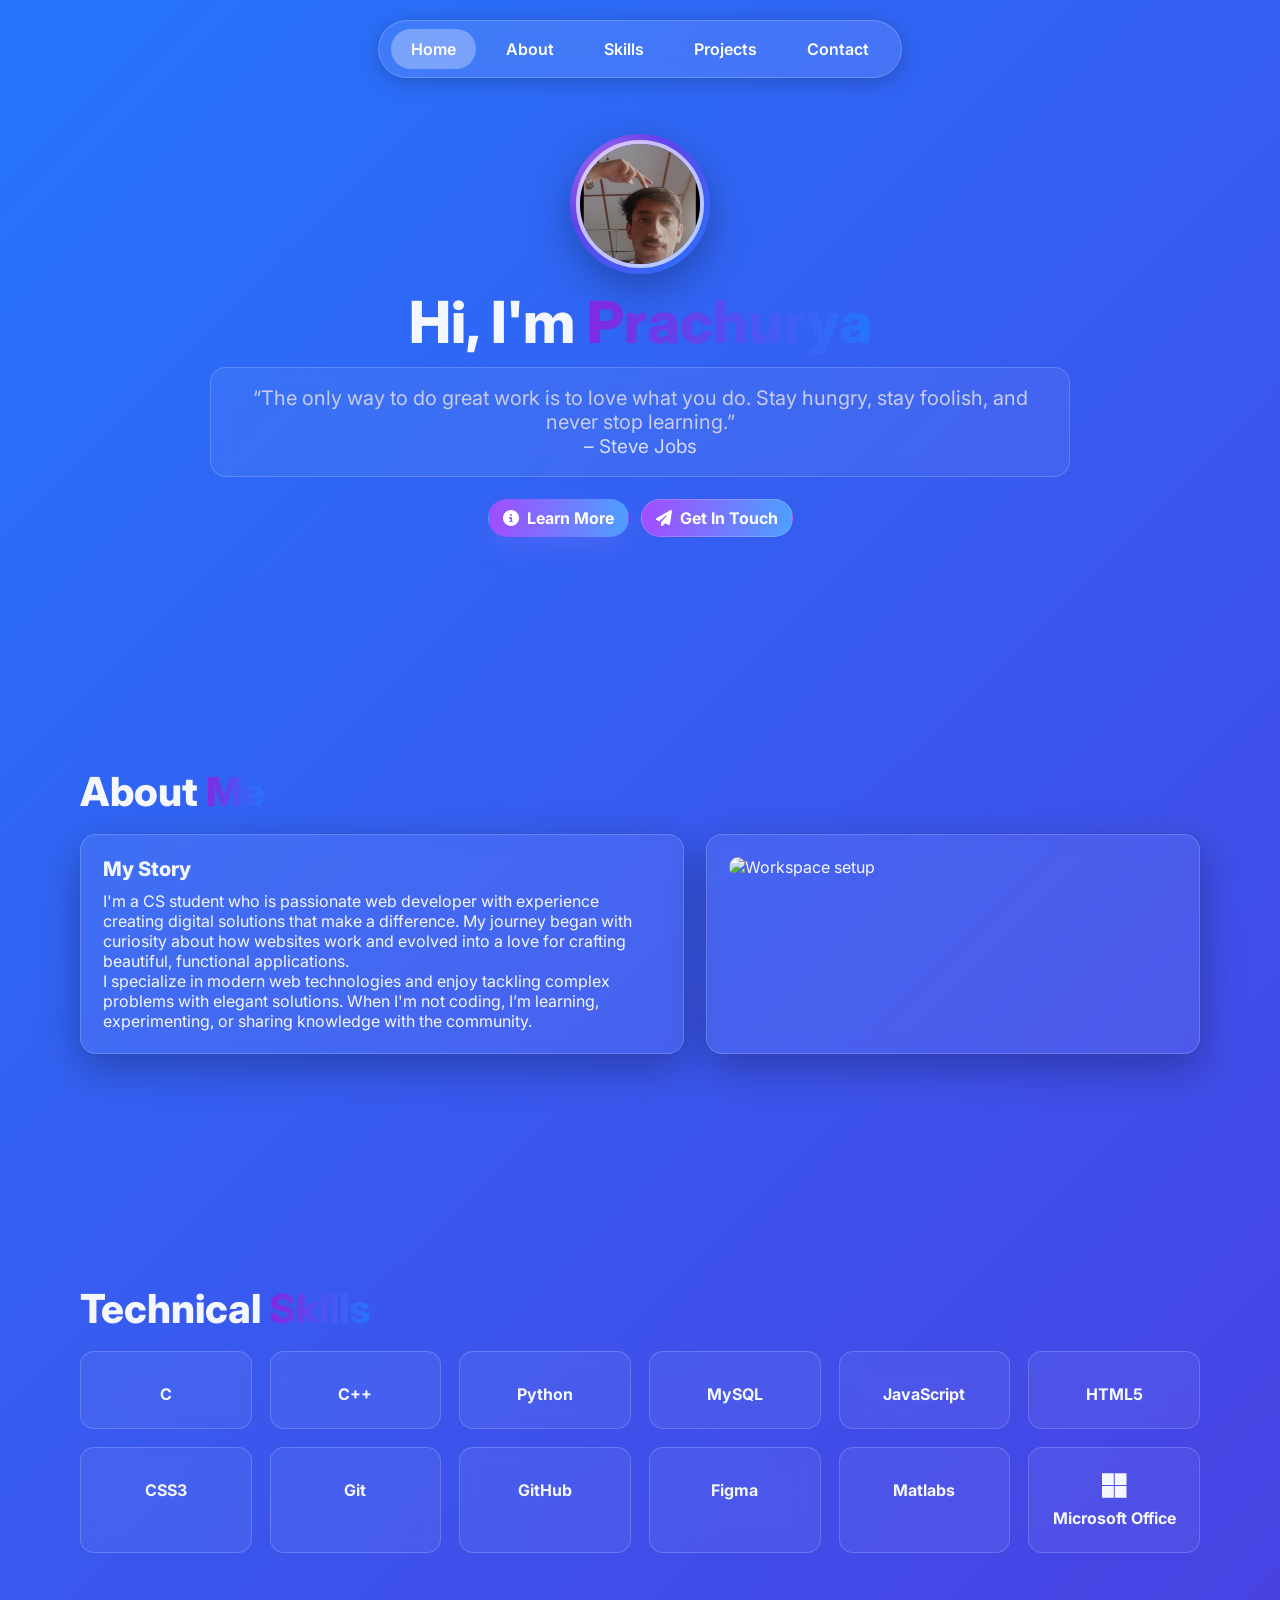
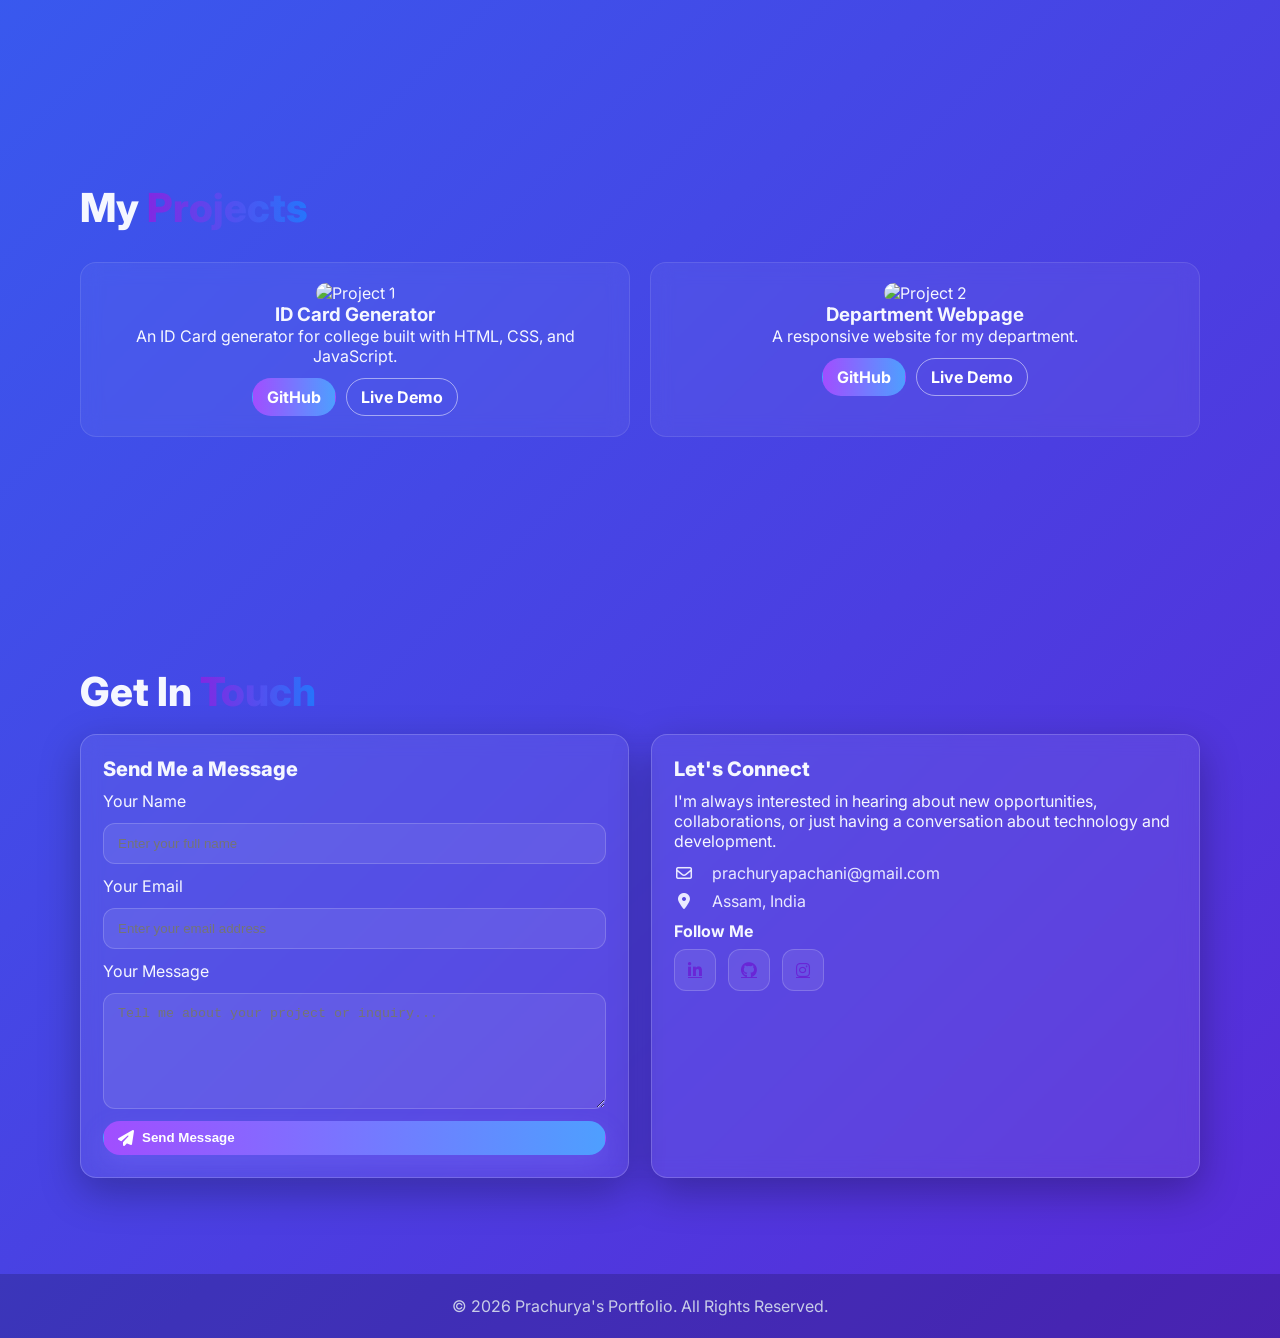
==== commit 1050a0c8: "update" ====
--- a/index.html
+++ b/index.html
@@ -205,11 +205,11 @@
 
                     <h4 class="sub-heading">Follow Me</h4>
                     <div class="socials">
-                        <a href="https://www.linkedin.com/in/prachurya-pachani-450114367?utm_source=share&utm_campaign=share_via&utm_content=profile&utm_medium=android_app"
+                        <a href=""
                             aria-label="LinkedIn"><i class="fa-brands fa-linkedin-in"></i></a>
-                        <a href="https://github.com/Rumon-20" aria-label="GitHub"><i
+                        <a href="" aria-label="GitHub"><i
                                 class="fa-brands fa-github"></i></a>
-                        <a href="https://www.instagram.com/rumonzzz/?igsh=MWg5andmZ2VibjV3ag%3D%3D#"
+                        <a href=""
                             aria-label="Instagram"><i class="fa-brands fa-instagram"></i></a>
                     </div>
                 </div>
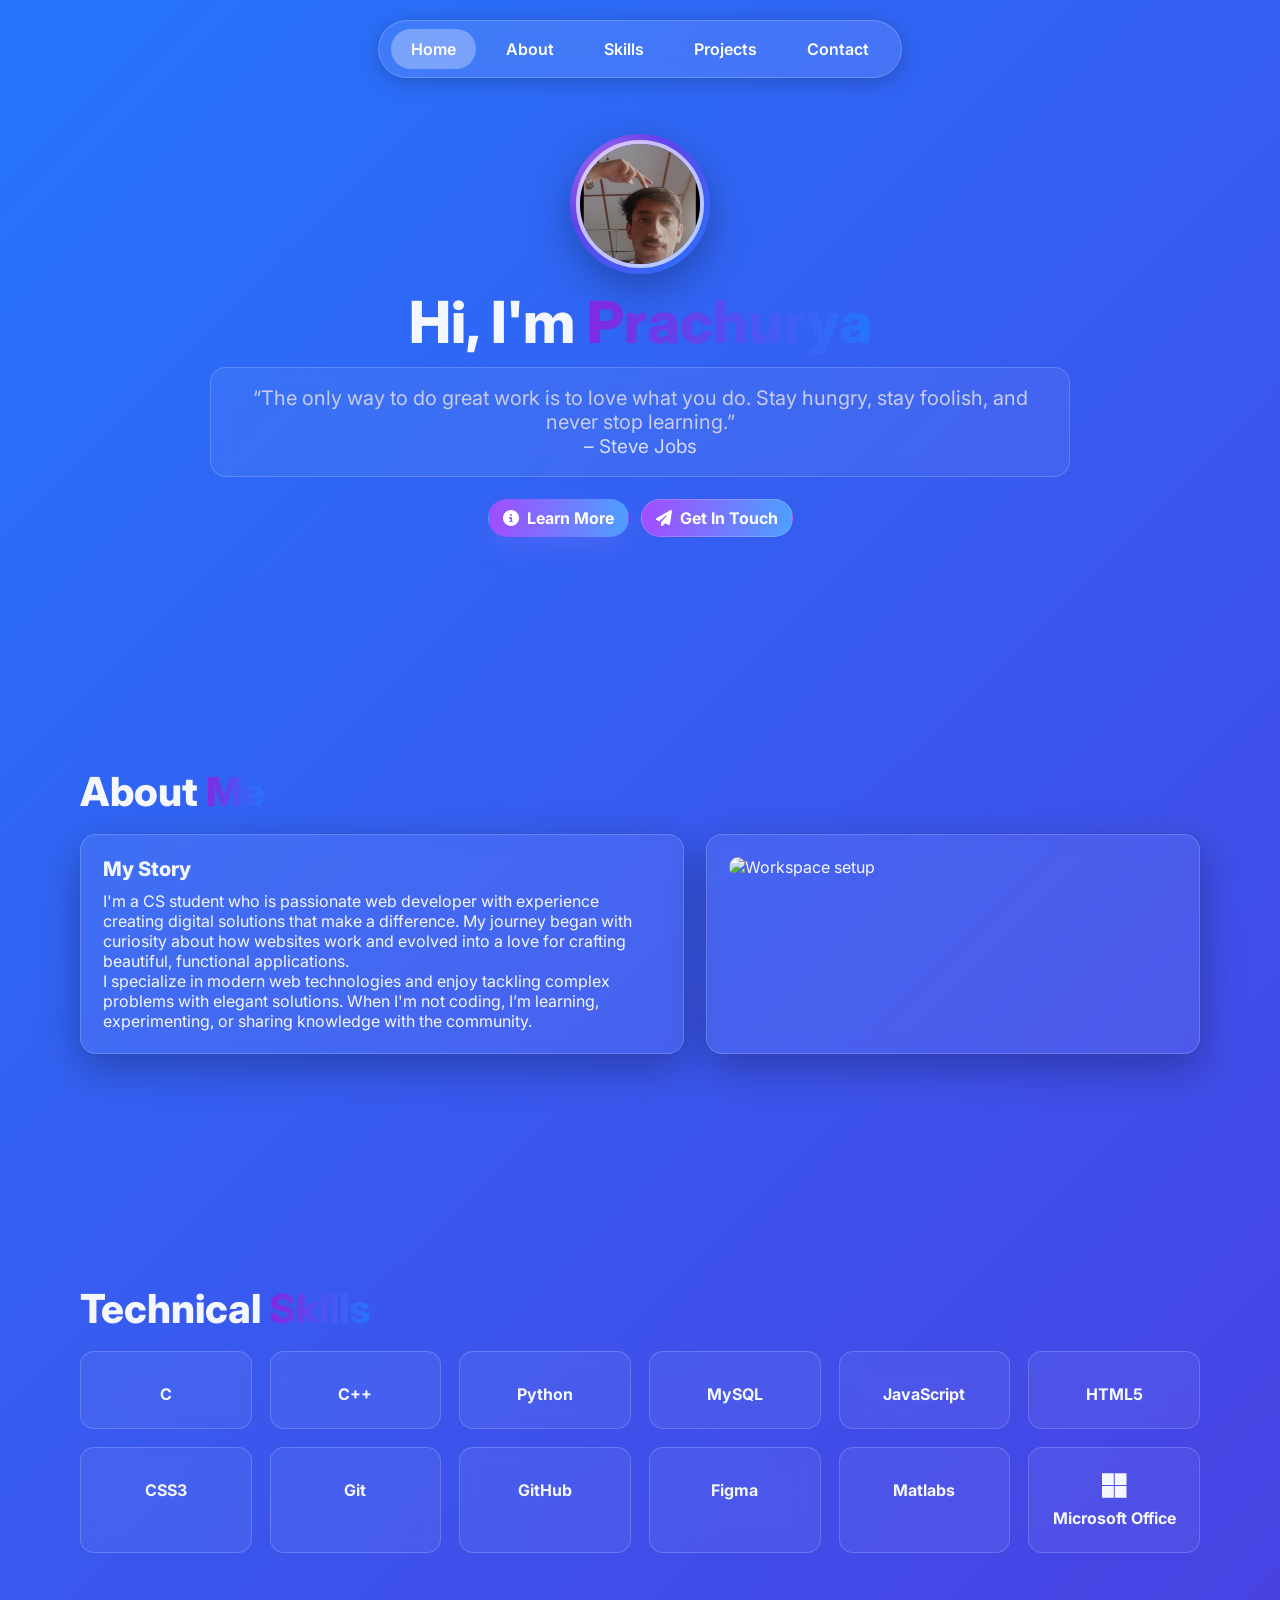
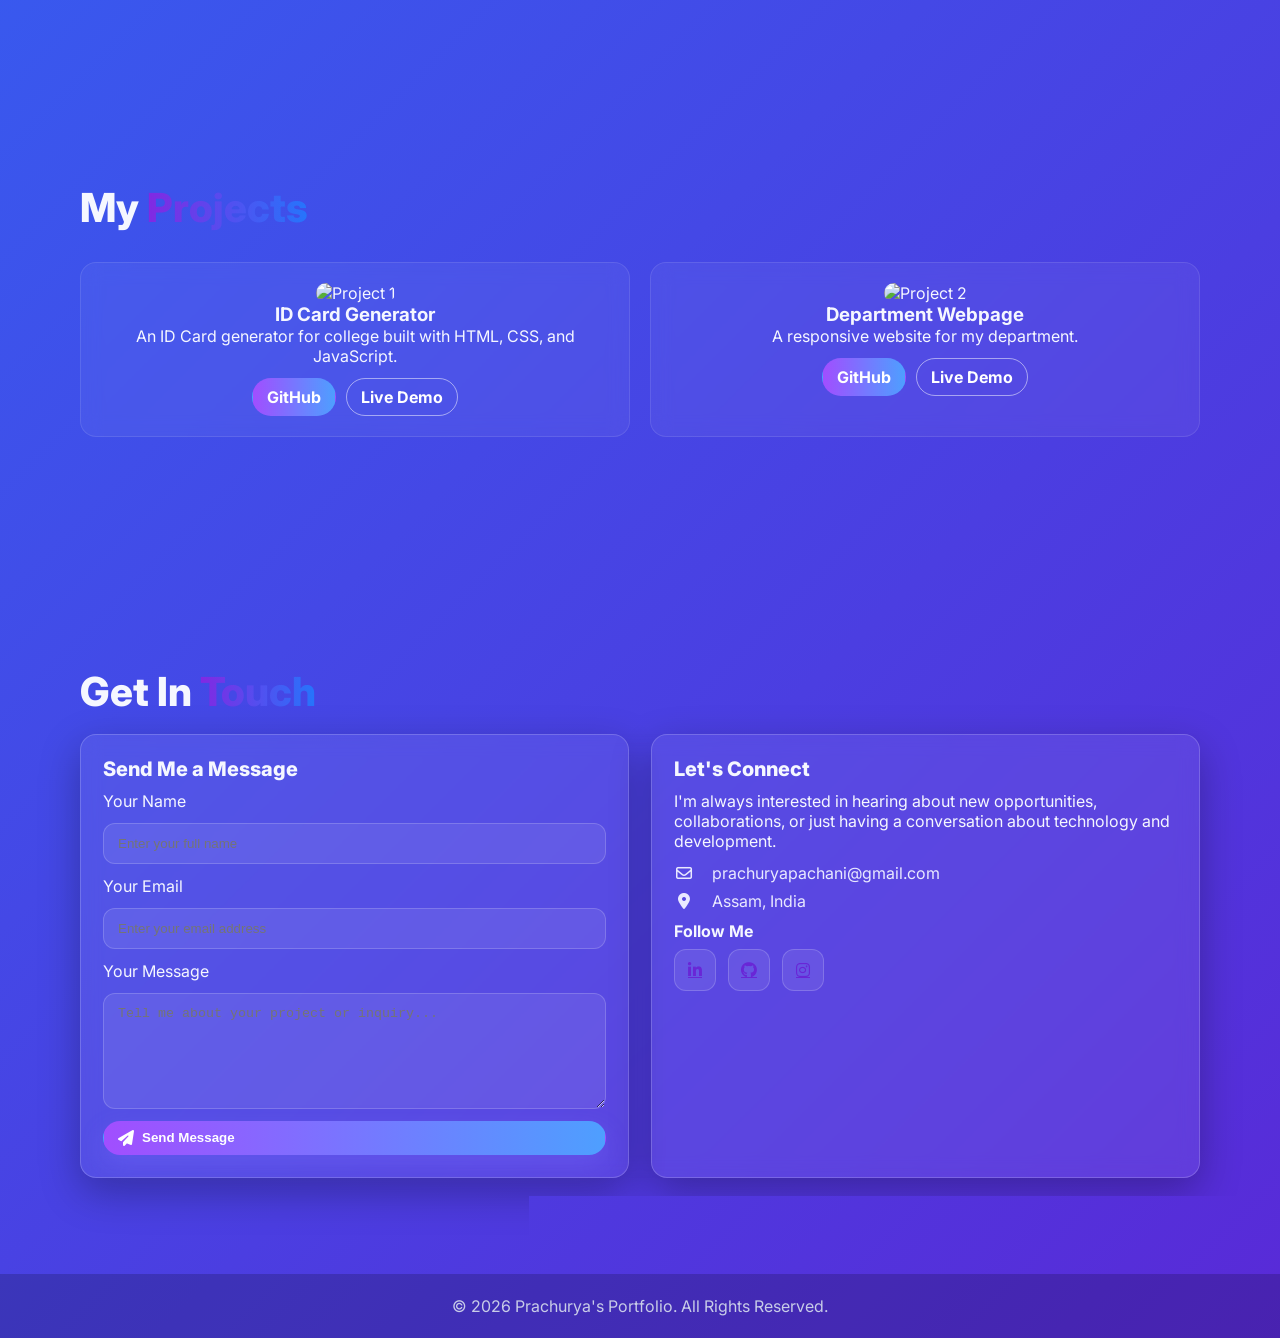
==== commit c5834ba1: "lets seee" ====
--- a/index.html
+++ b/index.html
@@ -205,11 +205,11 @@
 
                     <h4 class="sub-heading">Follow Me</h4>
                     <div class="socials">
-                        <a href=""
+                        <a href="https://www.linkedin.com/in/prachurya-pachani-450114367?utm_source=share&utm_campaign=share_via&utm_content=profile&utm_medium=android_app"
                             aria-label="LinkedIn"><i class="fa-brands fa-linkedin-in"></i></a>
-                        <a href="" aria-label="GitHub"><i
+                        <a href="https://github.com/Rumon-20" aria-label="GitHub"><i
                                 class="fa-brands fa-github"></i></a>
-                        <a href=""
+                        <a href="https://www.instagram.com/rumonzzz/?igsh=MWg5andmZ2VibjV3ag%3D%3D#"
                             aria-label="Instagram"><i class="fa-brands fa-instagram"></i></a>
                     </div>
                 </div>
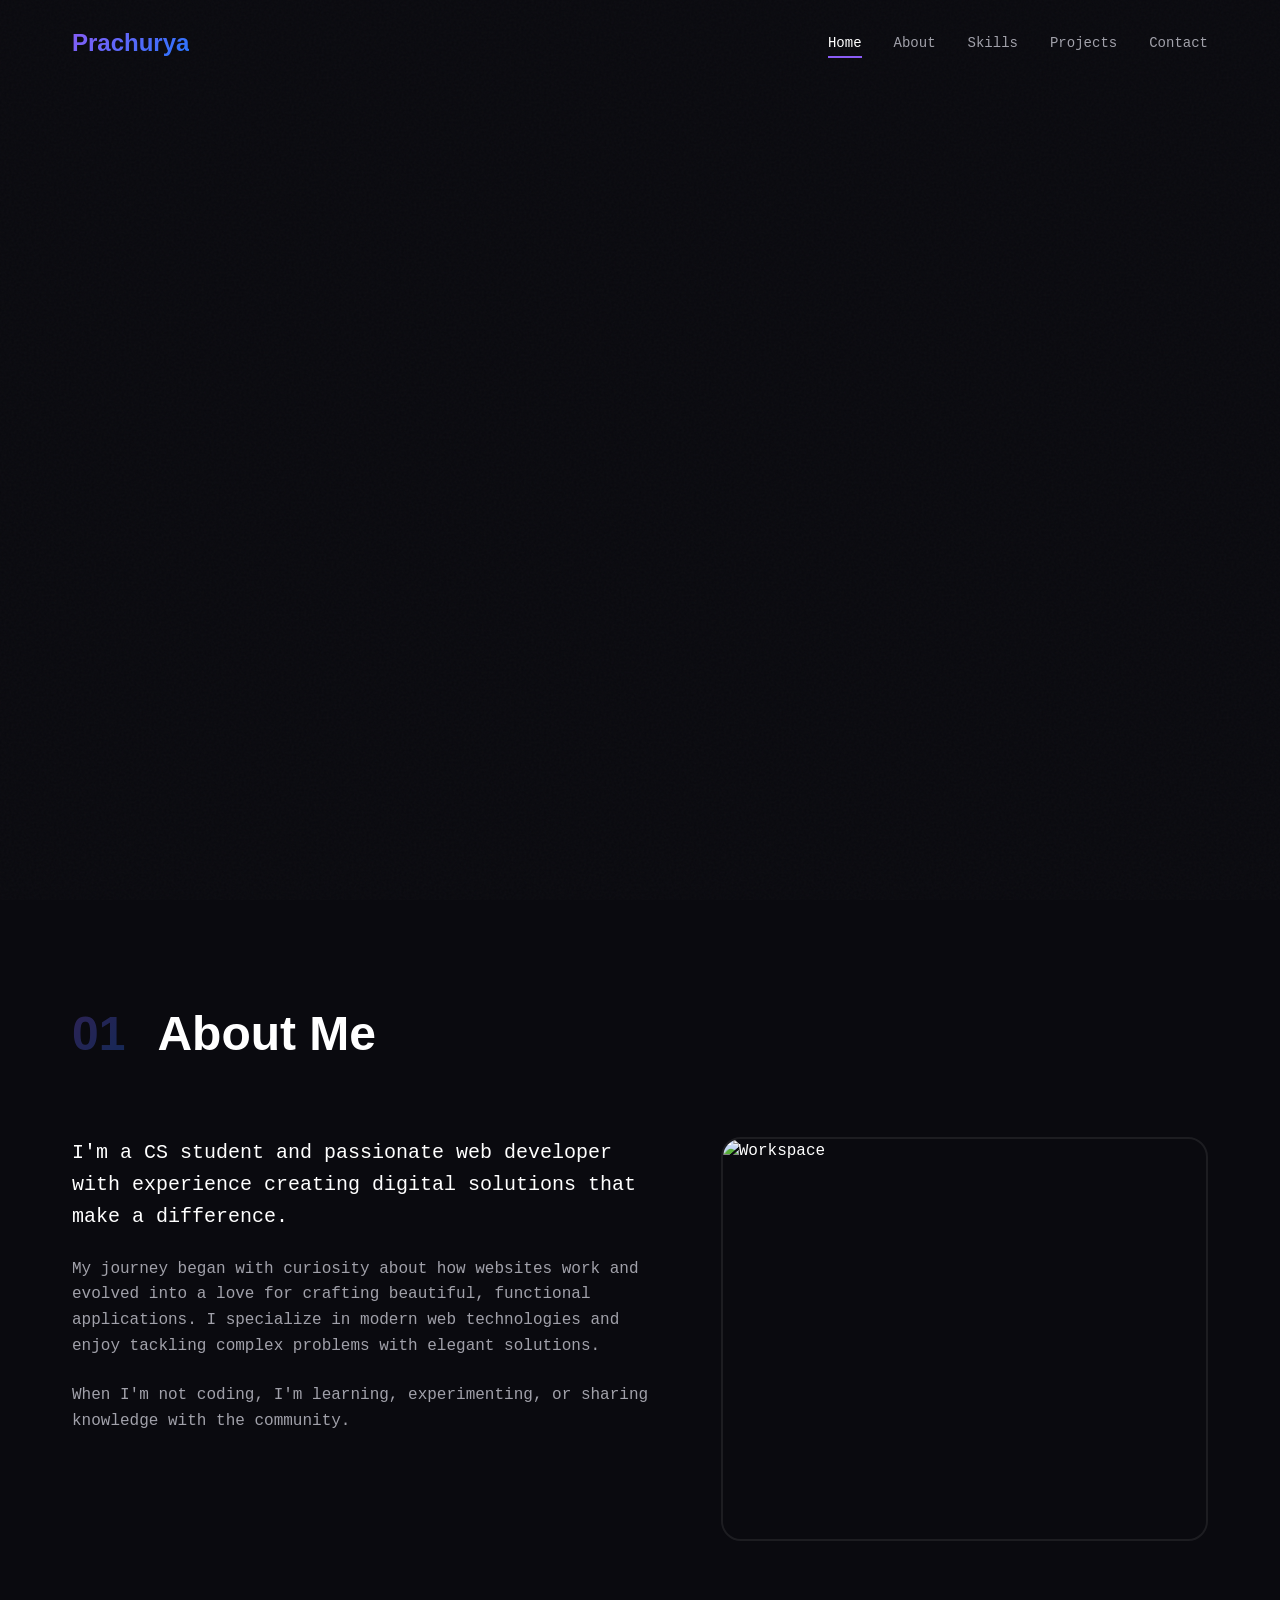
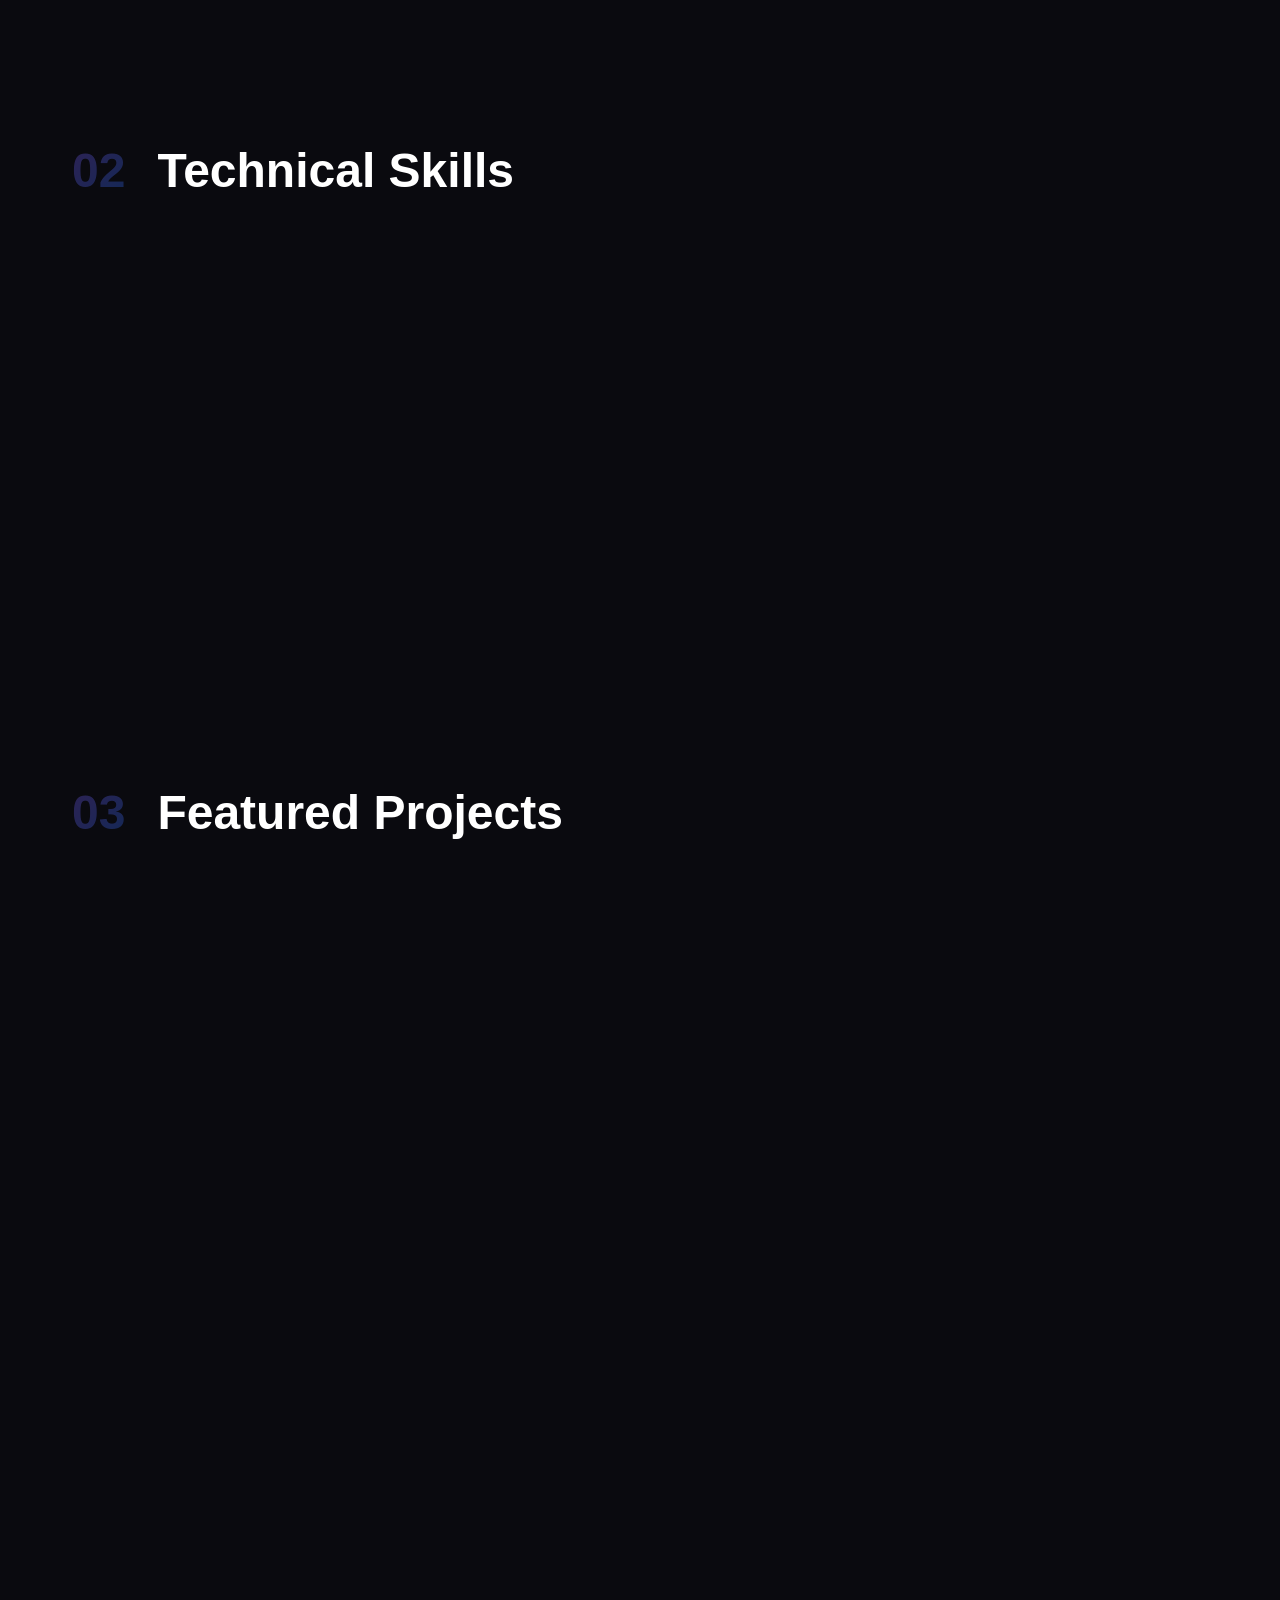
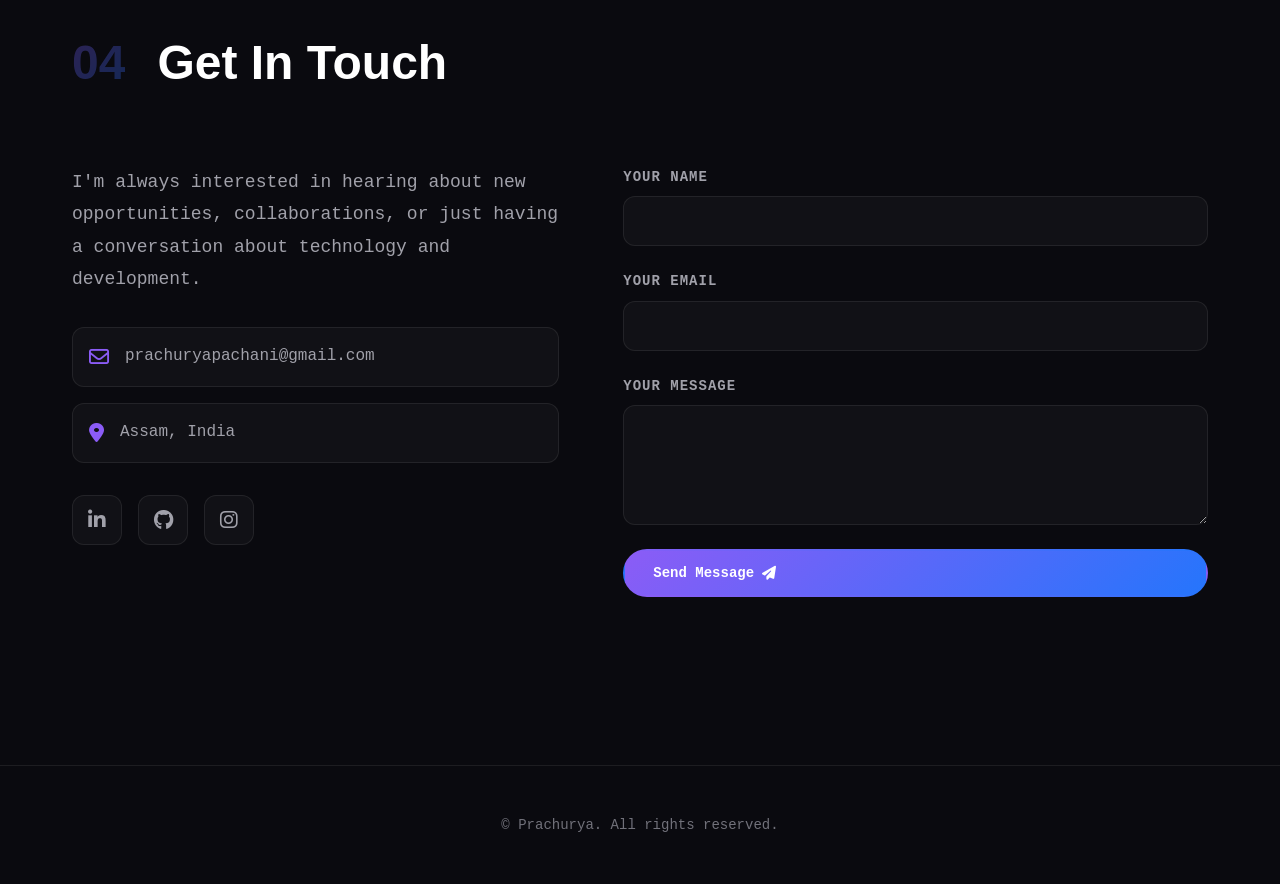
==== commit eb2a5acb: "donee" ====
--- a/index.html
+++ b/index.html
@@ -4,14 +4,18 @@
 <head>
     <meta charset="UTF-8" />
     <meta name="viewport" content="width=device-width, initial-scale=1.0" />
-    <title>Prachurya – Portfolio</title>
+    <title>Prachurya — Portfolio</title>
 
     <!-- Fonts & Icons -->
     <link rel="preconnect" href="https://fonts.googleapis.com">
     <link rel="preconnect" href="https://fonts.gstatic.com" crossorigin>
-    <link href="https://fonts.googleapis.com/css2?family=Inter:wght@400;600;700;800&display=swap" rel="stylesheet">
+    <link href="https://fonts.googleapis.com/css2?family=Syne:wght@400;600;700;800&family=Space+Mono:wght@400;700&display=swap" rel="stylesheet">
     <link href="https://cdnjs.cloudflare.com/ajax/libs/font-awesome/6.5.0/css/all.min.css" rel="stylesheet" />
     <link rel="stylesheet" href="https://cdn.jsdelivr.net/gh/devicons/devicon@latest/devicon.min.css">
+
+    <!-- GSAP -->
+    <script src="https://cdnjs.cloudflare.com/ajax/libs/gsap/3.12.5/gsap.min.js"></script>
+    <script src="https://cdnjs.cloudflare.com/ajax/libs/gsap/3.12.5/ScrollTrigger.min.js"></script>
 
     <!-- Styles -->
     <link rel="stylesheet" href="style.css">
@@ -24,203 +28,309 @@
         Your browser does not support the video tag.
     </video>
 
-    <!-- Floating Transparent Pill Navigation -->
-    <nav class="pill-nav" id="navbar" aria-label="Primary">
-        <span class="pill-highlight" id="pillHighlight" aria-hidden="true"></span>
-        <a href="#home" class="pill-tab active">Home</a>
-        <a href="#about" class="pill-tab">About</a>
-        <a href="#skills" class="pill-tab">Skills</a>
-        <a href="#projects" class="pill-tab">Projects</a>
-        <a href="#contact" class="pill-tab">Contact</a>
+    <!-- Grain Overlay -->
+    <div class="grain-overlay"></div>
+
+    <!-- Navigation -->
+    <nav class="navbar" id="navbar">
+        <div class="nav-content">
+            <a href="#home" class="nav-logo">Prachurya</a>
+            <div class="nav-links">
+                <a href="#home" class="nav-link active">Home</a>
+                <a href="#about" class="nav-link">About</a>
+                <a href="#skills" class="nav-link">Skills</a>
+                <a href="#projects" class="nav-link">Projects</a>
+                <a href="#contact" class="nav-link">Contact</a>
+            </div>
+        </div>
     </nav>
 
     <!-- Hero -->
-    <section id="home" class="section hero reveal">
-        <div class="container hero-content">
-            <div class="hero-avatar">
-                <!-- Replace src with your profile photo -->
-                <img src="./images/9.jpg" alt="Profile Picture">
-            </div>
-
-            <h1 class="hero-title">
-                Hi, I'm <span class="gradient-text">Prachurya</span>
-            </h1>
-
-            <p class="hero-quote">
-                “The only way to do great work is to love what you do. Stay hungry, stay foolish, and never stop
-                learning.”
-                <br><span class="quote-author">– Steve Jobs</span>
-            </p>
-
-            <div class="hero-actions">
-                <a href="#about" class="btn btn-gradient"><i class="fa-solid fa-circle-info"></i> Learn More</a>
-                <a href="#contact" class="btn btn-ghost"><i class="fa-solid fa-paper-plane"></i> Get In Touch</a>
+    <section id="home" class="hero">
+        <div class="container">
+            <div class="hero-content">
+                <div class="hero-label">Creative Developer</div>
+                <h1 class="hero-title">
+                    <span class="line">
+                        <span class="word">Hi,</span>
+                        <span class="word">I'm</span>
+                    </span>
+                    <span class="line">
+                        <span class="word highlight">Prachurya</span>
+                    </span>
+                </h1>
+                <p class="hero-text">
+                    CS student passionate about creating digital experiences that make a difference.
+                    Specializing in modern web technologies and elegant solutions.
+                </p>
+                <div class="hero-cta">
+                    <a href="#projects" class="btn btn-primary">
+                        <span>View Work</span>
+                        <i class="fa-solid fa-arrow-right"></i>
+                    </a>
+                    <a href="#contact" class="btn btn-secondary">
+                        <span>Get In Touch</span>
+                    </a>
+                </div>
+            </div>
+            <div class="hero-image">
+                <div class="image-frame">
+                    <img src="./images/9.jpg" alt="Prachurya">
+                </div>
             </div>
         </div>
     </section>
 
     <!-- About -->
-    <section id="about" class="section reveal">
-        <div class="container">
-            <h2 class="section-title">About <span class="gradient-text">Me</span></h2>
-
-            <div class="about-grid">
-                <article class="card">
-                    <h3 class="card-title">My Story</h3>
-                    <p>
-                        I'm a CS student who is passionate web developer with experience creating digital solutions that make a
-                        difference.
-                        My journey began with curiosity about how websites work and evolved into a love for crafting
-                        beautiful,
-                        functional applications.
+    <section id="about" class="section">
+        <div class="container">
+            <div class="section-header">
+                <span class="section-number">01</span>
+                <h2 class="section-title">About Me</h2>
+            </div>
+            
+            <div class="about-content">
+                <div class="about-text">
+                    <p class="large-text">
+                        I'm a CS student and passionate web developer with experience creating 
+                        digital solutions that make a difference.
                     </p>
                     <p>
-                        I specialize in modern web technologies and enjoy tackling complex problems with elegant
-                        solutions.
-                        When I'm not coding, I’m learning, experimenting, or sharing knowledge with the community.
+                        My journey began with curiosity about how websites work and evolved into 
+                        a love for crafting beautiful, functional applications. I specialize in 
+                        modern web technologies and enjoy tackling complex problems with elegant solutions.
                     </p>
+                    <p>
+                        When I'm not coding, I'm learning, experimenting, or sharing knowledge 
+                        with the community.
+                    </p>
+                </div>
+                <div class="about-image">
+                    <img src="https://images.unsplash.com/photo-1518770660439-4636190af475?q=80&w=1600&auto=format&fit=crop" alt="Workspace">
+                </div>
+            </div>
+        </div>
+    </section>
+
+    <!-- Skills -->
+    <section id="skills" class="section">
+        <div class="container">
+            <div class="section-header">
+                <span class="section-number">02</span>
+                <h2 class="section-title">Technical Skills</h2>
+            </div>
+            
+            <div class="skills-grid">
+                <div class="skill-item">
+                    <div class="skill-icon">
+                        <i class="devicon-c-plain colored"></i>
+                    </div>
+                    <span class="skill-name">C</span>
+                </div>
+                <div class="skill-item">
+                    <div class="skill-icon">
+                        <i class="devicon-cplusplus-plain colored"></i>
+                    </div>
+                    <span class="skill-name">C++</span>
+                </div>
+                <div class="skill-item">
+                    <div class="skill-icon">
+                        <i class="devicon-python-plain colored"></i>
+                    </div>
+                    <span class="skill-name">Python</span>
+                </div>
+                <div class="skill-item">
+                    <div class="skill-icon">
+                        <i class="devicon-mysql-plain colored"></i>
+                    </div>
+                    <span class="skill-name">MySQL</span>
+                </div>
+                <div class="skill-item">
+                    <div class="skill-icon">
+                        <i class="devicon-javascript-plain colored"></i>
+                    </div>
+                    <span class="skill-name">JavaScript</span>
+                </div>
+                <div class="skill-item">
+                    <div class="skill-icon">
+                        <i class="devicon-html5-plain colored"></i>
+                    </div>
+                    <span class="skill-name">HTML5</span>
+                </div>
+                <div class="skill-item">
+                    <div class="skill-icon">
+                        <i class="devicon-css3-plain colored"></i>
+                    </div>
+                    <span class="skill-name">CSS3</span>
+                </div>
+                <div class="skill-item">
+                    <div class="skill-icon">
+                        <i class="devicon-git-plain colored"></i>
+                    </div>
+                    <span class="skill-name">Git</span>
+                </div>
+                <div class="skill-item">
+                    <div class="skill-icon">
+                        <i class="devicon-github-original"></i>
+                    </div>
+                    <span class="skill-name">GitHub</span>
+                </div>
+                <div class="skill-item">
+                    <div class="skill-icon">
+                        <i class="devicon-figma-plain colored"></i>
+                    </div>
+                    <span class="skill-name">Figma</span>
+                </div>
+                <div class="skill-item">
+                    <div class="skill-icon">
+                        <i class="devicon-matlab-plain colored"></i>
+                    </div>
+                    <span class="skill-name">MATLAB</span>
+                </div>
+                <div class="skill-item">
+                    <div class="skill-icon">
+                        <i class="fa-brands fa-microsoft"></i>
+                    </div>
+                    <span class="skill-name">MS Office</span>
+                </div>
+            </div>
+        </div>
+    </section>
+
+    <!-- Projects -->
+    <section id="projects" class="section">
+        <div class="container">
+            <div class="section-header">
+                <span class="section-number">03</span>
+                <h2 class="section-title">Featured Projects</h2>
+            </div>
+            
+            <div class="projects-grid">
+                <article class="project-card">
+                    <div class="project-image">
+                        <img src="images/project1.png" alt="ID Card Generator">
+                        <div class="project-overlay">
+                            <span class="view-text">View Project</span>
+                        </div>
+                    </div>
+                    <div class="project-info">
+                        <h3 class="project-title">ID Card Generator</h3>
+                        <p class="project-desc">An ID Card generator for college built with HTML, CSS, and JavaScript.</p>
+                        <div class="project-tags">
+                            <span class="tag">HTML</span>
+                            <span class="tag">CSS</span>
+                            <span class="tag">JavaScript</span>
+                        </div>
+                        <div class="project-links">
+                            <a href="https://github.com/username/project1" target="_blank" class="project-link">
+                                <i class="fa-brands fa-github"></i>
+                                <span>Code</span>
+                            </a>
+                            <a href="https://project1-demo.com" target="_blank" class="project-link">
+                                <i class="fa-solid fa-arrow-up-right-from-square"></i>
+                                <span>Live Demo</span>
+                            </a>
+                        </div>
+                    </div>
                 </article>
 
-                <aside class="card image-card" aria-hidden="true">
-                    <img src="https://images.unsplash.com/photo-1518770660439-4636190af475?q=80&w=1600&auto=format&fit=crop"
-                        alt="Workspace setup">
-                </aside>
-            </div>
-        </div>
-    </section>
-
-    <!-- Skills -->
-    <section id="skills" class="section reveal">
-        <div class="container">
-            <h2 class="section-title">Technical <span class="gradient-text">Skills</span></h2>
-
-            <div class="skills-grid">
-                <div class="skill-card"><i class="devicon-c-plain colored"></i>
-                    <p>C</p>
-                </div>
-                <div class="skill-card"><i class="devicon-cplusplus-plain colored"></i>
-                    <p>C++</p>
-                </div>
-                <div class="skill-card"><i class="devicon-python-plain colored"></i>
-                    <p>Python</p>
-                </div>
-                <div class="skill-card"><i class="devicon-mysql-plain colored"></i>
-                    <p>MySQL</p>
-                </div>
-                <div class="skill-card"><i class="devicon-javascript-plain colored"></i>
-                    <p>JavaScript</p>
-                </div>
-                <div class="skill-card"><i class="devicon-html5-plain colored"></i>
-                    <p>HTML5</p>
-                </div>
-                <div class="skill-card"><i class="devicon-css3-plain colored"></i>
-                    <p>CSS3</p>
-                </div>
-                <div class="skill-card"><i class="devicon-git-plain colored"></i>
-                    <p>Git</p>
-                </div>
-                <div class="skill-card"><i class="devicon-github-plain colored"></i>
-                    <p>GitHub</p>
-                </div>
-                <div class="skill-card"><i class="devicon-figma-plain colored"></i>
-                    <p>Figma</p>
-                </div>
-                <div class="skill-card"><i class="devicon-matlab-plain colored"></i>
-                    <p>Matlabs</p>
-                </div>
-                <div class="skill-card"><i class="fa-brands  fa-microsoft"></i>
-                    <p>Microsoft Office</p>
-                </div>
-            </div>
-        </div>
-    </section>
-
-    <!-- project -->
-    <section id="projects" class="section reveal">
-        <div class="container">
-            <h2 class="section-title">My <span class="gradient-text">Projects</span></h2>
-            <div class="projects-grid">
-                <div class="project-card">
-                    <img src="images/project1.png" alt="Project 1">
-                    <h3>ID Card Generator</h3>
-                    <p>An ID Card generator for college built with HTML, CSS, and JavaScript.</p>
-                    <div class="project-links">
-                        <a href="https://github.com/username/project1" target="_blank" class="btn">GitHub</a>
-                        <a href="https://project1-demo.com" target="_blank" class="btn-outline">Live Demo</a>
-                    </div>
-                </div>
-
-                <div class="project-card">
-                    <img src="images/project2.png" alt="Project 2">
-                    <h3>Department Webpage</h3>
-                    <p>A responsive website for my department.</p>
-                    <div class="project-links">
-                        <a href="https://github.com/username/project2" target="_blank" class="btn">GitHub</a>
-                        <a href="https://project2-demo.com" target="_blank" class="btn-outline">Live Demo</a>
-                    </div>
-                </div>
+                <article class="project-card">
+                    <div class="project-image">
+                        <img src="images/project2.png" alt="Department Webpage">
+                        <div class="project-overlay">
+                            <span class="view-text">View Project</span>
+                        </div>
+                    </div>
+                    <div class="project-info">
+                        <h3 class="project-title">Department Webpage</h3>
+                        <p class="project-desc">A responsive website for my department with modern design.</p>
+                        <div class="project-tags">
+                            <span class="tag">HTML</span>
+                            <span class="tag">CSS</span>
+                            <span class="tag">Responsive</span>
+                        </div>
+                        <div class="project-links">
+                            <a href="https://github.com/username/project2" target="_blank" class="project-link">
+                                <i class="fa-brands fa-github"></i>
+                                <span>Code</span>
+                            </a>
+                            <a href="https://project2-demo.com" target="_blank" class="project-link">
+                                <i class="fa-solid fa-arrow-up-right-from-square"></i>
+                                <span>Live Demo</span>
+                            </a>
+                        </div>
+                    </div>
+                </article>
             </div>
         </div>
     </section>
 
     <!-- Contact -->
-    <section id="contact" class="section reveal">
-        <div class="container">
-            <h2 class="section-title">Get In <span class="gradient-text">Touch</span></h2>
-
-            <div class="contact-grid">
-                <div class="card contact-form">
-                    <h3 class="card-title">Send Me a Message</h3>
-                    <form id="contactForm" method="POST">
+    <section id="contact" class="section">
+        <div class="container">
+            <div class="section-header">
+                <span class="section-number">04</span>
+                <h2 class="section-title">Get In Touch</h2>
+            </div>
+            
+            <div class="contact-content">
+                <div class="contact-info">
+                    <p class="contact-text">
+                        I'm always interested in hearing about new opportunities, collaborations, 
+                        or just having a conversation about technology and development.
+                    </p>
+                    <div class="contact-details">
+                        <div class="contact-item">
+                            <i class="fa-regular fa-envelope"></i>
+                            <span>prachuryapachani@gmail.com</span>
+                        </div>
+                        <div class="contact-item">
+                            <i class="fa-solid fa-location-dot"></i>
+                            <span>Assam, India</span>
+                        </div>
+                    </div>
+                    <div class="social-links">
+                        <a href="https://www.linkedin.com/in/prachurya-pachani-450114367?utm_source=share&utm_campaign=share_via&utm_content=profile&utm_medium=android_app" class="social-link" aria-label="LinkedIn">
+                            <i class="fa-brands fa-linkedin-in"></i>
+                        </a>
+                        <a href="https://github.com/Rumon-20" class="social-link" aria-label="GitHub">
+                            <i class="fa-brands fa-github"></i>
+                        </a>
+                        <a href="https://www.instagram.com/rumonzzz/?igsh=MWg5andmZ2VibjV3ag%3D%3D#" class="social-link" aria-label="Instagram">
+                            <i class="fa-brands fa-instagram"></i>
+                        </a>
+                    </div>
+                </div>
+                
+                <form id="contactForm" class="contact-form">
+                    <div class="form-group">
                         <label for="name">Your Name</label>
-                        <input id="name" type="text" placeholder="Enter your full name" required>
-
+                        <input type="text" id="name" name="name" required>
+                    </div>
+                    <div class="form-group">
                         <label for="email">Your Email</label>
-                        <input id="email" type="email" placeholder="Enter your email address" required>
-
-                        <label for="msg">Your Message</label>
-                        <textarea id="msg" rows="6" placeholder="Tell me about your project or inquiry..."
-                            maxlength="500"></textarea>
-
-                        <input type="hidden" name="_captcha" value="false">
-                        <input type="hidden" name="_template" value="table">
-
-                        <button type="submit" class="btn btn-gradient"><i class="fa-solid fa-paper-plane"></i> Send
-                            Message</button>
-                    </form>
+                        <input type="email" id="email" name="email" required>
+                    </div>
+                    <div class="form-group">
+                        <label for="message">Your Message</label>
+                        <textarea id="message" name="message" rows="5" required></textarea>
+                    </div>
+                    <input type="hidden" name="_captcha" value="false">
+                    <input type="hidden" name="_template" value="table">
+                    <button type="submit" class="btn btn-primary">
+                        <span>Send Message</span>
+                        <i class="fa-solid fa-paper-plane"></i>
+                    </button>
                     <div id="formMessage"></div>
-                </div>
-
-                <div class="card contact-info">
-                    <h3 class="card-title">Let's Connect</h3>
-                    <p>
-                        I'm always interested in hearing about new opportunities, collaborations, or just having
-                        a conversation about technology and development.
-                    </p>
-
-                    <ul class="info-list">
-                        <li><i class="fa-regular fa-envelope"></i> prachuryapachani@gmail.com</li>
-                        <li><i class="fa-solid fa-location-dot"></i> Assam, India</li>
-                    </ul>
-
-                    <h4 class="sub-heading">Follow Me</h4>
-                    <div class="socials">
-                        <a href="https://www.linkedin.com/in/prachurya-pachani-450114367?utm_source=share&utm_campaign=share_via&utm_content=profile&utm_medium=android_app"
-                            aria-label="LinkedIn"><i class="fa-brands fa-linkedin-in"></i></a>
-                        <a href="https://github.com/Rumon-20" aria-label="GitHub"><i
-                                class="fa-brands fa-github"></i></a>
-                        <a href="https://www.instagram.com/rumonzzz/?igsh=MWg5andmZ2VibjV3ag%3D%3D#"
-                            aria-label="Instagram"><i class="fa-brands fa-instagram"></i></a>
-                    </div>
-                </div>
+                </form>
             </div>
         </div>
     </section>
 
     <!-- Footer -->
     <footer class="footer">
-        <div class="container narrow">
-            <p>&copy; <span id="year"></span> Prachurya's Portfolio. All Rights Reserved.</p>
+        <div class="container">
+            <p>&copy; <span id="year"></span> Prachurya. All rights reserved.</p>
         </div>
     </footer>
 
--- a/style.css
+++ b/style.css
@@ -1,513 +1,59 @@
-/* ===== Base / Reset ===== */
+/* ===== CSS Variables ===== */
 :root {
-    --bg1: #2a0845;
-    --bg2: #6441A5;
-    --bg3: #6a11cb;
-    --bg4: #2575fc;
-
-    --ink: #f5f7ff;
-    --muted: #c8cce7;
-    --accent1: #8228e2;
-    --accent2: #2575fc;
-
-    --glass: rgba(255, 255, 255, .10);
-    --glass-strong: rgba(255, 255, 255, .22);
-    --border: rgba(255, 255, 255, .18);
-    --shadow: 0 14px 40px rgba(0, 0, 0, .28);
-
-    --radius: 16px;
-    --radius-lg: 22px;
-    --nav-h: 70px;
-    --container: min(1120px, calc(100% - 2.5rem));
-}
-
+    --primary: #8b5cf6;
+    --primary-dark: #8228e2;
+    --secondary: #8b5cf6;
+    --accent: #2575fc;
+    
+    --bg-dark: #0a0a0f;
+    --bg-darker: #050508;
+    --bg-card: rgba(255, 255, 255, 0.03);
+    
+    --text-primary: #ffffff;
+    --text-secondary: #a1a1aa;
+    --text-muted: #71717a;
+    
+    --border-color: rgba(255, 255, 255, 0.08);
+    --border-bright: rgba(255, 255, 255, 0.2);
+    
+    --font-heading: 'Syne', sans-serif;
+    --font-body: 'Space Mono', monospace;
+    
+    --ease: cubic-bezier(0.4, 0, 0.2, 1);
+    --ease-out: cubic-bezier(0, 0, 0.2, 1);
+    --ease-in-out: cubic-bezier(0.4, 0, 0.6, 1);
+}
+
+/* ===== Reset ===== */
 * {
     margin: 0;
     padding: 0;
-    box-sizing: border-box
+    box-sizing: border-box;
 }
 
 html {
-    scroll-behavior: smooth
+    scroll-behavior: smooth;
 }
 
 body {
-    font-family: "Inter", system-ui, -apple-system, Segoe UI, Roboto, Arial, sans-serif;
-    color: var(--ink);
-    background: linear-gradient(-45deg, var(--bg1), var(--bg2), var(--bg3), var(--bg4));
-    background-size: 400% 400%;
-    animation: bgshift 18s ease infinite;
-}
-
-/* Prefer reduced motion */
-@media (prefers-reduced-motion: reduce) {
-    html {
-        scroll-behavior: auto
-    }
-
-    body {
-        animation: none
-    }
-}
-
-@keyframes bgshift {
-    0% {
-        background-position: 0% 50%
-    }
-
-    50% {
-        background-position: 100% 50%
-    }
-
-    100% {
-        background-position: 0% 50%
-    }
-}
-
-.container {
-    width: var(--container);
-    margin-inline: auto
-}
-
-.container.narrow {
-    width: min(900px, calc(100% - 2.5rem))
-}
-
-.section {
-    padding: calc(var(--nav-h) + 64px) 0 96px;
-}
-
-section {
-    scroll-margin-top: calc(var(--nav-h) + 18px)
-}
-
-.reveal {
-    opacity: 0;
-    transform: translateY(28px);
-    transition: opacity .7s ease, transform .7s ease
-}
-
-.reveal.in {
-    opacity: 1;
-    transform: none
-}
-
-/* ===== Floating Pill Nav ===== */
-.pill-nav {
-    position: fixed;
-    top: 20px;
-    left: 50%;
-    transform: translateX(-50%);
-    z-index: 1000;
-    background: rgba(255, 255, 255, 0.1);
-    backdrop-filter: blur(10px);
-    border: 1px solid rgba(255, 255, 255, 0.2);
-    border-radius: 50px;
-    padding: 8px 12px;
-    display: flex;
-    gap: 10px;
-    box-shadow: 0 4px 20px rgba(0, 0, 0, 0.2);
-    overflow-x: auto;
-    white-space: nowrap;
-}
-
-.pill-highlight {
-  position: absolute;
-  top: 0;
-  left: 0;
-  height: 100%;         /* same height as nav */
-  border-radius: 50px;
-  transition: transform 0.3s ease, width 0.3s ease;
-  z-index: 0;           /* stay behind links */
-}
-
-.pill-tab {
-  position: relative;
-  z-index: 1;
-}
-
-.pill-tab {
-    padding: 10px 20px;
-    border-radius: 50px;
-    font-weight: 600;
-    font-size: 16px;
-    color: white;
+    font-family: var(--font-body);
+    background: var(--bg-dark);
+    color: var(--text-primary);
+    line-height: 1.6;
+    overflow-x: hidden;
+}
+
+img {
+    max-width: 100%;
+    display: block;
+}
+
+a {
     text-decoration: none;
-    transition: all 0.3s ease;
-}
-
-.pill-tab:hover {
-    background: rgba(255, 255, 255, 0.2);
-}
-
-.pill-tab.active {
-    background: rgba(255, 255, 255, 0.3);
-}
-
-
-/* ===== Hero ===== */
-.hero-content {
-    text-align: center;
-}
-
-.hero-avatar {
-    width: 140px;
-    height: 140px;
-    margin: 0 auto 18px auto;
-    border-radius: 50%;
-    padding: 6px;
-    background: radial-gradient(120px 120px at 30% 30%, rgba(255, 255, 255, .35), transparent 50%),
-        linear-gradient(135deg, var(--accent1), var(--accent2));
-    box-shadow: var(--shadow);
-}
-
-.hero-avatar img {
-    width: 100%;
-    height: 100%;
-    border-radius: 50%;
-    object-fit: cover;
-    border: 4px solid rgba(255, 255, 255, .65);
-}
-
-.hero-title {
-    font-size: clamp(30px, 6vw, 58px);
-    line-height: 1.05;
-    font-weight: 800;
-    margin-bottom: 14px;
-}
-
-.gradient-text {
-    background: linear-gradient(90deg, var(--accent1), var(--accent2));
-    -webkit-background-clip: text;
-    background-clip: text;
-    -webkit-text-fill-color: transparent;
-}
-
-
-.hero-quote {
-    width: min(860px, 90%);
-    margin: 0 auto;
-    color: var(--muted);
-    font-size: clamp(16px, 2.2vw, 20px);
-    padding: 18px 22px;
-    border-radius: var(--radius);
-    background: rgba(255, 255, 255, .06);
-    backdrop-filter: blur(10px);
-    border: 1px solid var(--border);
-}
-
-.quote-author {
-    color: #e9e9ff;
-    opacity: .9;
-    font-size: .95em
-}
-
-.hero-actions {
-    margin-top: 22px;
-    display: flex;
-    gap: 12px;
-    justify-content: center;
-    flex-wrap: wrap
-}
-
-/* Buttons */
-.btn {
-    display: inline-flex;
-    align-items: center;
-    gap: 8px;
-    font-weight: 800;
-    text-decoration: none;
-    border-radius: 999px;
-    padding: 12px 20px;
-    border: 1px solid transparent;
-    transition: transform .15s ease, box-shadow .25s ease, background .25s ease, border-color .25s ease;
-}
-
-.btn i {
-    font-size: 1rem
-}
-
-.btn-gradient {
-    background: linear-gradient(90deg, var(--accent1), var(--accent2));
-    color: #1b1230;
-    box-shadow: 0 10px 24px rgba(123, 108, 255, .30);
-}
-
-.btn-gradient:hover {
-    transform: translateY(-2px);
-    box-shadow: 0 14px 30px rgba(123, 108, 255, .38)
-}
-
-.btn-ghost {
-    background: transparent;
-    color: var(--ink);
-    border-color: var(--border);
-}
-
-.btn-ghost:hover {
-    background: rgba(255, 255, 255, .12)
-}
-
-/* ===== About ===== */
-.section-title {
-    font-size: clamp(28px, 5vw, 40px);
-    font-weight: 800;
-    text-align: left;
-    margin-bottom: 18px;
-}
-
-.about-grid {
-    display: grid;
-    gap: 22px;
-    grid-template-columns: 1.1fr .9fr;
-    backdrop-filter: blur(10px);
-}
-
-@media (max-width: 980px) {
-    .about-grid {
-        grid-template-columns: 1fr
-    }
-}
-
-.card {
-    background: rgba(255, 255, 255, .07);
-    border: 1px solid var(--border);
-    border-radius: var(--radius);
-    box-shadow: var(--shadow);
-    padding: 22px;
-}
-
-.card-title {
-    font-size: 20px;
-    font-weight: 800;
-    margin-bottom: 10px;
-}
-
-.image-card img {
-    width: 100%;
-    height: 100%;
-    max-height: 360px;
-    object-fit: cover;
-    border-radius: 12px;
-}
-
-/* ===== Skills ===== */
-.skills-grid {
-    display: grid;
-    gap: 18px;
-    margin-top: 12px;
-    grid-template-columns: repeat(12, 1fr);
-}
-
-.skill-card {
-    grid-column: span 2;
-    min-width: 150px;
-    background: rgba(255, 255, 255, .06);
-    backdrop-filter: blur(10px);
-    border: 1px solid var(--border);
-    border-radius: 14px;
-    text-align: center;
-    padding: 24px 12px;
-    transition: transform .2s ease, box-shadow .25s ease, background .25s ease;
-}
-
-.skill-card:hover {
-    transform: translateY(-4px);
-    background: rgba(255, 255, 255, .1)
-}
-
-.skill-card i {
-    font-size: 28px;
-    margin-bottom: 8px;
-    display: block
-}
-
-.skill-card p {
-    font-weight: 700
-}
-
-@media (max-width: 1100px) {
-    .skill-card {
-        grid-column: span 3
-    }
-}
-
-@media (max-width: 800px) {
-    .skill-card {
-        grid-column: span 4
-    }
-}
-
-@media (max-width: 600px) {
-    .skill-card {
-        grid-column: span 6
-    }
-}
-
-/* ===== project ===== */
-.projects-grid {
-    display: grid;
-    grid-template-columns: repeat(auto-fit, minmax(280px, 1fr));
-    gap: 20px;
-    margin-top: 30px;
-}
-
-.project-card {
-    background: rgba(255, 255, 255, 0.05);
-    backdrop-filter: blur(10px);
-    border: 1px solid rgba(255, 255, 255, 0.1);
-    border-radius: 16px;
-    overflow: hidden;
-    padding: 20px;
-    text-align: center;
-    transition: transform 0.3s ease, box-shadow 0.3s ease;
-}
-
-.project-card:hover {
-    transform: translateY(-8px);
-    box-shadow: 0 8px 20px rgba(0, 0, 0, 0.2);
-}
-
-.project-card img {
-    width: 100%;
-    height: 160px;
-    object-fit: cover;
-    border-radius: 10px;
-}
-
-.project-links {
-    margin-top: 12px;
-    display: flex;
-    gap: 10px;
-    justify-content: center;
-}
-
-.btn {
-    background: linear-gradient(90deg, #a14eff, #4e9fff);
-    padding: 8px 14px;
-    border-radius: 999px;
-    color: white;
-    text-decoration: none;
-    font-weight: bold;
-    transition: opacity 0.3s ease;
-}
-
-.btn:hover {
-    opacity: 0.85;
-}
-
-.btn-outline {
-    border: 1px solid rgba(255, 255, 255, 0.5);
-    padding: 8px 14px;
-    border-radius: 999px;
-    color: white;
-    text-decoration: none;
-    font-weight: bold;
-    transition: background 0.3s ease;
-}
-
-.btn-outline:hover {
-    background: rgba(255, 255, 255, 0.15);
-}
-
-/* ===== Contact ===== */
-.contact-grid {
-    display: grid;
-    gap: 22px;
-    grid-template-columns: 1fr 1fr;
-    backdrop-filter: blur(10px);
-}
-
-@media (max-width: 980px) {
-    .contact-grid {
-        grid-template-columns: 1fr
-    }
-}
-
-.contact-form form {
-    display: flex;
-    flex-direction: column;
-    gap: 12px;
-}
-
-.contact-form input,
-.contact-form textarea {
-    width: 100%;
-    padding: 12px 14px;
-    border-radius: 12px;
-    border: 1px solid var(--border);
-    background: rgba(255, 255, 255, .08);
-    color: var(--ink);
-    outline: none;
-    transition: box-shadow .2s ease, border-color .2s ease;
-}
-
-.contact-form input:focus,
-.contact-form textarea:focus {
-    border-color: rgba(255, 255, 255, .45);
-    box-shadow: 0 0 0 4px rgba(123, 108, 255, .22);
-}
-
-.info-list {
-    list-style: none;
-    display: grid;
-    gap: 8px;
-    margin: 12px 0 10px;
-    color: #e9e9ff
-}
-
-.info-list i {
-    width: 20px;
-    text-align: center;
-    margin-right: 8px
-}
-
-.info-list li {
-    display: flex;
-    align-items: center;
-    gap: 10px
-}
-
-.sub-heading {
-    margin-top: 6px;
-    margin-bottom: 8px
-}
-
-.socials {
-    display: flex;
-    gap: 12px;
-    flex-wrap: wrap
-}
-
-.socials a {
-    color: #6926d6;
-    width: 42px;
-    height: 42px;
-    display: grid;
-    place-content: center;
-    border-radius: 12px;
-    border: 1px solid var(--border);
-    background: rgba(255, 255, 255, .08);
-    transition: transform .15s ease, background .25s ease, box-shadow .25s ease;
-}
-
-.socials a:hover {
-    background: rgba(255, 255, 255, .18);
-    transform: translateY(-2px)
-}
-
-/* ===== Footer ===== */
-.footer {
-    padding: 22px 0;
-    background: rgba(0, 0, 0, .18)
-}
-
-.footer p {
-    text-align: center;
-    color: var(--muted)
-}
-
-/* Full-screen video background */
+    color: inherit;
+}
+
+/* ===== Video Background ===== */
 .video-background {
     position: fixed;
     top: 0;
@@ -515,96 +61,706 @@
     width: 100%;
     height: 100%;
     object-fit: cover;
+    opacity: 0.15;
+    z-index: -2;
+}
+
+/* ===== Grain Overlay ===== */
+.grain-overlay {
+    position: fixed;
+    top: 0;
+    left: 0;
+    width: 100%;
+    height: 100%;
+    background-image: url("data:image/svg+xml,%3Csvg viewBox='0 0 400 400' xmlns='http://www.w3.org/2000/svg'%3E%3Cfilter id='noiseFilter'%3E%3CfeTurbulence type='fractalNoise' baseFrequency='0.9' numOctaves='4' stitchTiles='stitch'/%3E%3C/filter%3E%3Crect width='100%25' height='100%25' filter='url(%23noiseFilter)'/%3E%3C/svg%3E");
+    opacity: 0.03;
+    pointer-events: none;
     z-index: -1;
 }
 
-/* ===== Mobile Fixes ===== */
-@media (max-width: 600px) {
-
-    /* Hero */
-    .hero-avatar {
-        width: 100px;
-        height: 100px;
-    }
-
-    .hero-quote {
-        font-size: 14px;
-        padding: 14px 16px;
-    }
-
-    .hero-actions {
+/* ===== Container ===== */
+.container {
+    max-width: 1200px;
+    margin: 0 auto;
+    padding: 0 2rem;
+}
+
+/* ===== Navigation ===== */
+.navbar {
+    position: fixed;
+    top: 0;
+    left: 0;
+    width: 100%;
+    z-index: 1000;
+    padding: 1.5rem 0;
+    transition: background 0.3s var(--ease);
+}
+
+.navbar.scrolled {
+    background: rgba(10, 10, 15, 0.9);
+    backdrop-filter: blur(10px);
+    border-bottom: 1px solid var(--border-color);
+}
+
+.nav-content {
+    max-width: 1200px;
+    margin: 0 auto;
+    padding: 0 2rem;
+    display: flex;
+    justify-content: space-between;
+    align-items: center;
+}
+
+.nav-logo {
+    font-family: var(--font-heading);
+    font-size: 1.5rem;
+    font-weight: 800;
+    background: linear-gradient(135deg, var(--primary), var(--accent));
+    -webkit-background-clip: text;
+    background-clip: text;
+    -webkit-text-fill-color: transparent;
+}
+
+.nav-links {
+    display: flex;
+    gap: 2rem;
+}
+
+.nav-link {
+    font-size: 0.875rem;
+    font-weight: 400;
+    color: var(--text-secondary);
+    transition: color 0.3s var(--ease);
+    position: relative;
+}
+
+.nav-link::after {
+    content: '';
+    position: absolute;
+    bottom: -4px;
+    left: 0;
+    width: 0;
+    height: 2px;
+    background: var(--primary);
+    transition: width 0.3s var(--ease);
+}
+
+.nav-link:hover,
+.nav-link.active {
+    color: var(--text-primary);
+}
+
+.nav-link:hover::after,
+.nav-link.active::after {
+    width: 100%;
+}
+
+/* ===== Hero Section ===== */
+.hero {
+    min-height: 100vh;
+    display: flex;
+    align-items: center;
+    padding-top: 5rem;
+}
+
+.hero .container {
+    display: grid;
+    grid-template-columns: 1fr 1fr;
+    gap: 4rem;
+    align-items: center;
+}
+
+.hero-content {
+    opacity: 0;
+}
+
+.hero-label {
+    display: inline-block;
+    font-size: 0.75rem;
+    font-weight: 700;
+    text-transform: uppercase;
+    letter-spacing: 2px;
+    color: var(--primary);
+    margin-bottom: 1.5rem;
+    padding: 0.5rem 1rem;
+    border: 1px solid var(--primary);
+    border-radius: 50px;
+}
+
+.hero-title {
+    font-family: var(--font-heading);
+    font-size: clamp(2.5rem, 6vw, 4.5rem);
+    font-weight: 800;
+    line-height: 1.1;
+    margin-bottom: 1.5rem;
+}
+
+.line {
+    display: block;
+    overflow: hidden;
+}
+
+.word {
+    display: inline-block;
+    margin-right: 0.3em;
+    opacity: 0;
+    transform: translateY(100%);
+}
+
+.highlight {
+    background: linear-gradient(135deg, var(--primary), var(--accent));
+    -webkit-background-clip: text;
+    background-clip: text;
+    -webkit-text-fill-color: transparent;
+}
+
+.hero-text {
+    font-size: 1.125rem;
+    color: var(--text-secondary);
+    margin-bottom: 2.5rem;
+    max-width: 500px;
+}
+
+.hero-cta {
+    display: flex;
+    gap: 1rem;
+    flex-wrap: wrap;
+}
+
+.hero-image {
+    display: flex;
+    justify-content: center;
+    align-items: center;
+    opacity: 0;
+}
+
+.image-frame {
+    position: relative;
+    width: 400px;
+    height: 400px;
+    border-radius: 20px;
+    overflow: hidden;
+    border: 2px solid var(--border-bright);
+    box-shadow: 0 20px 60px rgba(99, 102, 241, 0.2);
+}
+
+.image-frame::before {
+    content: '';
+    position: absolute;
+    inset: 0;
+    background: linear-gradient(135deg, rgba(99, 102, 241, 0.3), rgba(236, 72, 153, 0.3));
+    z-index: 1;
+    mix-blend-mode: overlay;
+}
+
+.image-frame img {
+    width: 100%;
+    height: 100%;
+    object-fit: cover;
+}
+
+/* ===== Buttons ===== */
+.btn {
+    display: inline-flex;
+    align-items: center;
+    gap: 0.5rem;
+    padding: 0.875rem 1.75rem;
+    border-radius: 50px;
+    font-family: var(--font-body);
+    font-size: 0.875rem;
+    font-weight: 700;
+    transition: all 0.3s var(--ease);
+    border: 2px solid transparent;
+}
+
+.btn-primary {
+    background: linear-gradient(135deg, var(--primary), var(--accent));
+    color: white;
+}
+
+.btn-primary:hover {
+    transform: translateY(-2px);
+    box-shadow: 0 10px 30px rgba(99, 102, 241, 0.4);
+}
+
+.btn-secondary {
+    background: transparent;
+    border-color: var(--border-bright);
+    color: var(--text-primary);
+}
+
+.btn-secondary:hover {
+    background: var(--bg-card);
+    border-color: var(--primary);
+}
+
+/* ===== Sections ===== */
+.section {
+    padding: 6rem 0;
+    position: relative;
+}
+
+.section-header {
+    display: flex;
+    align-items: center;
+    gap: 2rem;
+    margin-bottom: 4rem;
+}
+
+.section-number {
+    font-family: var(--font-heading);
+    font-size: 3rem;
+    font-weight: 800;
+    background: linear-gradient(135deg, var(--primary), var(--accent));
+    -webkit-background-clip: text;
+    background-clip: text;
+    -webkit-text-fill-color: transparent;
+    opacity: 0.3;
+}
+
+.section-title {
+    font-family: var(--font-heading);
+    font-size: clamp(2rem, 4vw, 3rem);
+    font-weight: 800;
+}
+
+/* ===== About Section ===== */
+.about-content {
+    display: grid;
+    grid-template-columns: 1.2fr 1fr;
+    gap: 4rem;
+    align-items: start;
+}
+
+.about-text p {
+    margin-bottom: 1.5rem;
+    color: var(--text-secondary);
+}
+
+.large-text {
+    font-size: 1.25rem;
+    color: var(--text-primary) !important;
+    line-height: 1.6;
+}
+
+.about-image {
+    position: relative;
+    border-radius: 20px;
+    overflow: hidden;
+    border: 2px solid var(--border-color);
+}
+
+.about-image img {
+    width: 100%;
+    height: 400px;
+    object-fit: cover;
+    transition: transform 0.6s var(--ease);
+}
+
+.about-image:hover img {
+    transform: scale(1.05);
+}
+
+/* ===== Skills Section ===== */
+.skills-grid {
+    display: grid;
+    grid-template-columns: repeat(auto-fit, minmax(140px, 1fr));
+    gap: 1.5rem;
+}
+
+.skill-item {
+    display: flex;
+    flex-direction: column;
+    align-items: center;
+    gap: 1rem;
+    padding: 2rem 1rem;
+    background: var(--bg-card);
+    border: 1px solid var(--border-color);
+    border-radius: 16px;
+    transition: all 0.3s var(--ease);
+    opacity: 0;
+    transform: translateY(20px);
+}
+
+.skill-item:hover {
+    background: rgba(99, 102, 241, 0.05);
+    border-color: var(--primary);
+    transform: translateY(-8px);
+}
+
+.skill-icon {
+    font-size: 3rem;
+    transition: transform 0.3s var(--ease);
+}
+
+.skill-item:hover .skill-icon {
+    transform: scale(1.1);
+}
+
+.skill-name {
+    font-size: 0.875rem;
+    font-weight: 700;
+    color: var(--text-secondary);
+    text-align: center;
+}
+
+/* ===== Projects Section ===== */
+.projects-grid {
+    display: grid;
+    grid-template-columns: repeat(auto-fit, minmax(400px, 1fr));
+    gap: 2rem;
+}
+
+.project-card {
+    background: var(--bg-card);
+    border: 1px solid var(--border-color);
+    border-radius: 20px;
+    overflow: hidden;
+    transition: all 0.4s var(--ease);
+    opacity: 0;
+    transform: translateY(30px);
+}
+
+.project-card:hover {
+    border-color: var(--primary);
+    transform: translateY(-8px);
+    box-shadow: 0 20px 60px rgba(99, 102, 241, 0.15);
+}
+
+.project-image {
+    position: relative;
+    width: 100%;
+    height: 250px;
+    overflow: hidden;
+}
+
+.project-image img {
+    width: 100%;
+    height: 100%;
+    object-fit: cover;
+    transition: transform 0.6s var(--ease);
+}
+
+.project-card:hover .project-image img {
+    transform: scale(1.1);
+}
+
+.project-overlay {
+    position: absolute;
+    inset: 0;
+    background: linear-gradient(135deg, rgba(99, 102, 241, 0.9), rgba(236, 72, 153, 0.9));
+    display: flex;
+    align-items: center;
+    justify-content: center;
+    opacity: 0;
+    transition: opacity 0.3s var(--ease);
+}
+
+.project-card:hover .project-overlay {
+    opacity: 1;
+}
+
+.view-text {
+    font-family: var(--font-heading);
+    font-size: 1.25rem;
+    font-weight: 700;
+    color: white;
+    text-transform: uppercase;
+    letter-spacing: 2px;
+}
+
+.project-info {
+    padding: 2rem;
+}
+
+.project-title {
+    font-family: var(--font-heading);
+    font-size: 1.5rem;
+    font-weight: 700;
+    margin-bottom: 0.75rem;
+}
+
+.project-desc {
+    color: var(--text-secondary);
+    margin-bottom: 1.5rem;
+}
+
+.project-tags {
+    display: flex;
+    flex-wrap: wrap;
+    gap: 0.5rem;
+    margin-bottom: 1.5rem;
+}
+
+.tag {
+    font-size: 0.75rem;
+    padding: 0.25rem 0.75rem;
+    background: rgba(99, 102, 241, 0.1);
+    border: 1px solid var(--primary);
+    border-radius: 50px;
+    color: var(--primary);
+}
+
+.project-links {
+    display: flex;
+    gap: 1rem;
+}
+
+.project-link {
+    display: flex;
+    align-items: center;
+    gap: 0.5rem;
+    font-size: 0.875rem;
+    color: var(--text-secondary);
+    transition: color 0.3s var(--ease);
+}
+
+.project-link:hover {
+    color: var(--primary);
+}
+
+/* ===== Contact Section ===== */
+.contact-content {
+    display: grid;
+    grid-template-columns: 1fr 1.2fr;
+    gap: 4rem;
+}
+
+.contact-text {
+    font-size: 1.125rem;
+    color: var(--text-secondary);
+    margin-bottom: 2rem;
+    line-height: 1.8;
+}
+
+.contact-details {
+    display: flex;
+    flex-direction: column;
+    gap: 1rem;
+    margin-bottom: 2rem;
+}
+
+.contact-item {
+    display: flex;
+    align-items: center;
+    gap: 1rem;
+    padding: 1rem;
+    background: var(--bg-card);
+    border: 1px solid var(--border-color);
+    border-radius: 12px;
+    color: var(--text-secondary);
+    transition: all 0.3s var(--ease);
+}
+
+.contact-item:hover {
+    border-color: var(--primary);
+    background: rgba(99, 102, 241, 0.05);
+}
+
+.contact-item i {
+    font-size: 1.25rem;
+    color: var(--primary);
+}
+
+.social-links {
+    display: flex;
+    gap: 1rem;
+}
+
+.social-link {
+    width: 50px;
+    height: 50px;
+    display: flex;
+    align-items: center;
+    justify-content: center;
+    background: var(--bg-card);
+    border: 1px solid var(--border-color);
+    border-radius: 12px;
+    font-size: 1.25rem;
+    color: var(--text-secondary);
+    transition: all 0.3s var(--ease);
+}
+
+.social-link:hover {
+    background: linear-gradient(135deg, var(--primary), var(--accent));
+    border-color: transparent;
+    color: white;
+    transform: translateY(-4px);
+}
+
+/* ===== Contact Form ===== */
+.contact-form {
+    display: flex;
+    flex-direction: column;
+    gap: 1.5rem;
+}
+
+.form-group {
+    display: flex;
+    flex-direction: column;
+    gap: 0.5rem;
+}
+
+.form-group label {
+    font-size: 0.875rem;
+    font-weight: 700;
+    color: var(--text-secondary);
+    text-transform: uppercase;
+    letter-spacing: 1px;
+}
+
+.form-group input,
+.form-group textarea {
+    padding: 1rem;
+    background: var(--bg-card);
+    border: 1px solid var(--border-color);
+    border-radius: 12px;
+    color: var(--text-primary);
+    font-family: var(--font-body);
+    font-size: 0.875rem;
+    transition: all 0.3s var(--ease);
+}
+
+.form-group input:focus,
+.form-group textarea:focus {
+    outline: none;
+    border-color: var(--primary);
+    background: rgba(99, 102, 241, 0.05);
+}
+
+.form-group textarea {
+    resize: vertical;
+    min-height: 120px;
+}
+
+#formMessage {
+    margin-top: 1rem;
+    padding: 1rem;
+    border-radius: 12px;
+    font-size: 0.875rem;
+}
+
+#formMessage p {
+    margin: 0;
+}
+
+/* ===== Footer ===== */
+.footer {
+    padding: 3rem 0;
+    text-align: center;
+    border-top: 1px solid var(--border-color);
+}
+
+.footer p {
+    color: var(--text-muted);
+    font-size: 0.875rem;
+}
+
+/* ===== Responsive ===== */
+@media (max-width: 1024px) {
+    .hero .container {
+        grid-template-columns: 1fr;
+        gap: 3rem;
+    }
+    
+    .hero-image {
+        order: -1;
+    }
+    
+    .image-frame {
+        width: 300px;
+        height: 300px;
+    }
+    
+    .about-content,
+    .contact-content {
+        grid-template-columns: 1fr;
+        gap: 3rem;
+    }
+    
+    .projects-grid {
+        grid-template-columns: 1fr;
+    }
+}
+
+@media (max-width: 768px) {
+    .nav-links {
+        gap: 1.5rem;
+    }
+    
+    .nav-link {
+        font-size: 0.75rem;
+    }
+    
+    .section {
+        padding: 4rem 0;
+    }
+    
+    .section-header {
+        gap: 1rem;
+        margin-bottom: 3rem;
+    }
+    
+    .section-number {
+        font-size: 2rem;
+    }
+    
+    .skills-grid {
+        grid-template-columns: repeat(auto-fit, minmax(100px, 1fr));
+        gap: 1rem;
+    }
+    
+    .skill-item {
+        padding: 1.5rem 0.75rem;
+    }
+    
+    .skill-icon {
+        font-size: 2.5rem;
+    }
+}
+
+@media (max-width: 480px) {
+    .container {
+        padding: 0 1rem;
+    }
+    
+    .nav-content {
+        padding: 0 1rem;
+    }
+    
+    .hero-cta {
         flex-direction: column;
-        gap: 10px;
-    }
-
-    /* Projects */
-    .project-card img {
-        height: 140px;
-    }
-
-    .project-card h3 {
-        font-size: 16px;
-    }
-
-    .project-card p {
-        font-size: 14px;
-    }
-
-    /* Contact form */
-    .contact-form input,
-    .contact-form textarea {
-        font-size: 14px;
-    }
-
-    .btn,
-    .btn-outline {
-        padding: 10px 16px;
-        font-size: 14px;
-    }
-}
-
-/* Ultra-small screens */
-@media (max-width: 400px) {
-    .pill-tab {
-        font-size: 12px;
-        padding: 6px 10px;
-    }
-
-    .hero-title {
-        font-size: 24px;
-    }
-
-    .section-title {
-        font-size: 22px;
-    }
-}
-
-/* Mobile video background fixes */
-@media (max-width: 768px) {
-    .video-background {
-        object-fit: cover;
-        height: 100vh;
-    }
-}
-/* Mobile-friendly pill nav */
-@media (max-width: 700px) {
-  .pill-nav {
-    position: fixed;
-    top: 15px;
-    left: 50%;
-    transform: translateX(-50%);
-    width: 95%;
-    padding: 8px;
-    border-radius: 16px;
-    flex-wrap: wrap;   /* <-- allow pills to wrap */
-    justify-content: center;
-    gap: 8px;
-  }
-
-  .pill-tab {
-    flex: 1 1 auto;     /* allow pills to shrink */
-    text-align: center;
-    font-size: 14px;
-    padding: 8px 12px;
-  }
+        width: 100%;
+    }
+    
+    .btn {
+        width: 100%;
+        justify-content: center;
+    }
+    
+    .image-frame {
+        width: 250px;
+        height: 250px;
+    }
+}
+
+/* ===== Animations ===== */
+@keyframes fadeInUp {
+    from {
+        opacity: 0;
+        transform: translateY(30px);
+    }
+    to {
+        opacity: 1;
+        transform: translateY(0);
+    }
+}
+
+@keyframes fadeIn {
+    from {
+        opacity: 0;
+    }
+    to {
+        opacity: 1;
+    }
 }
